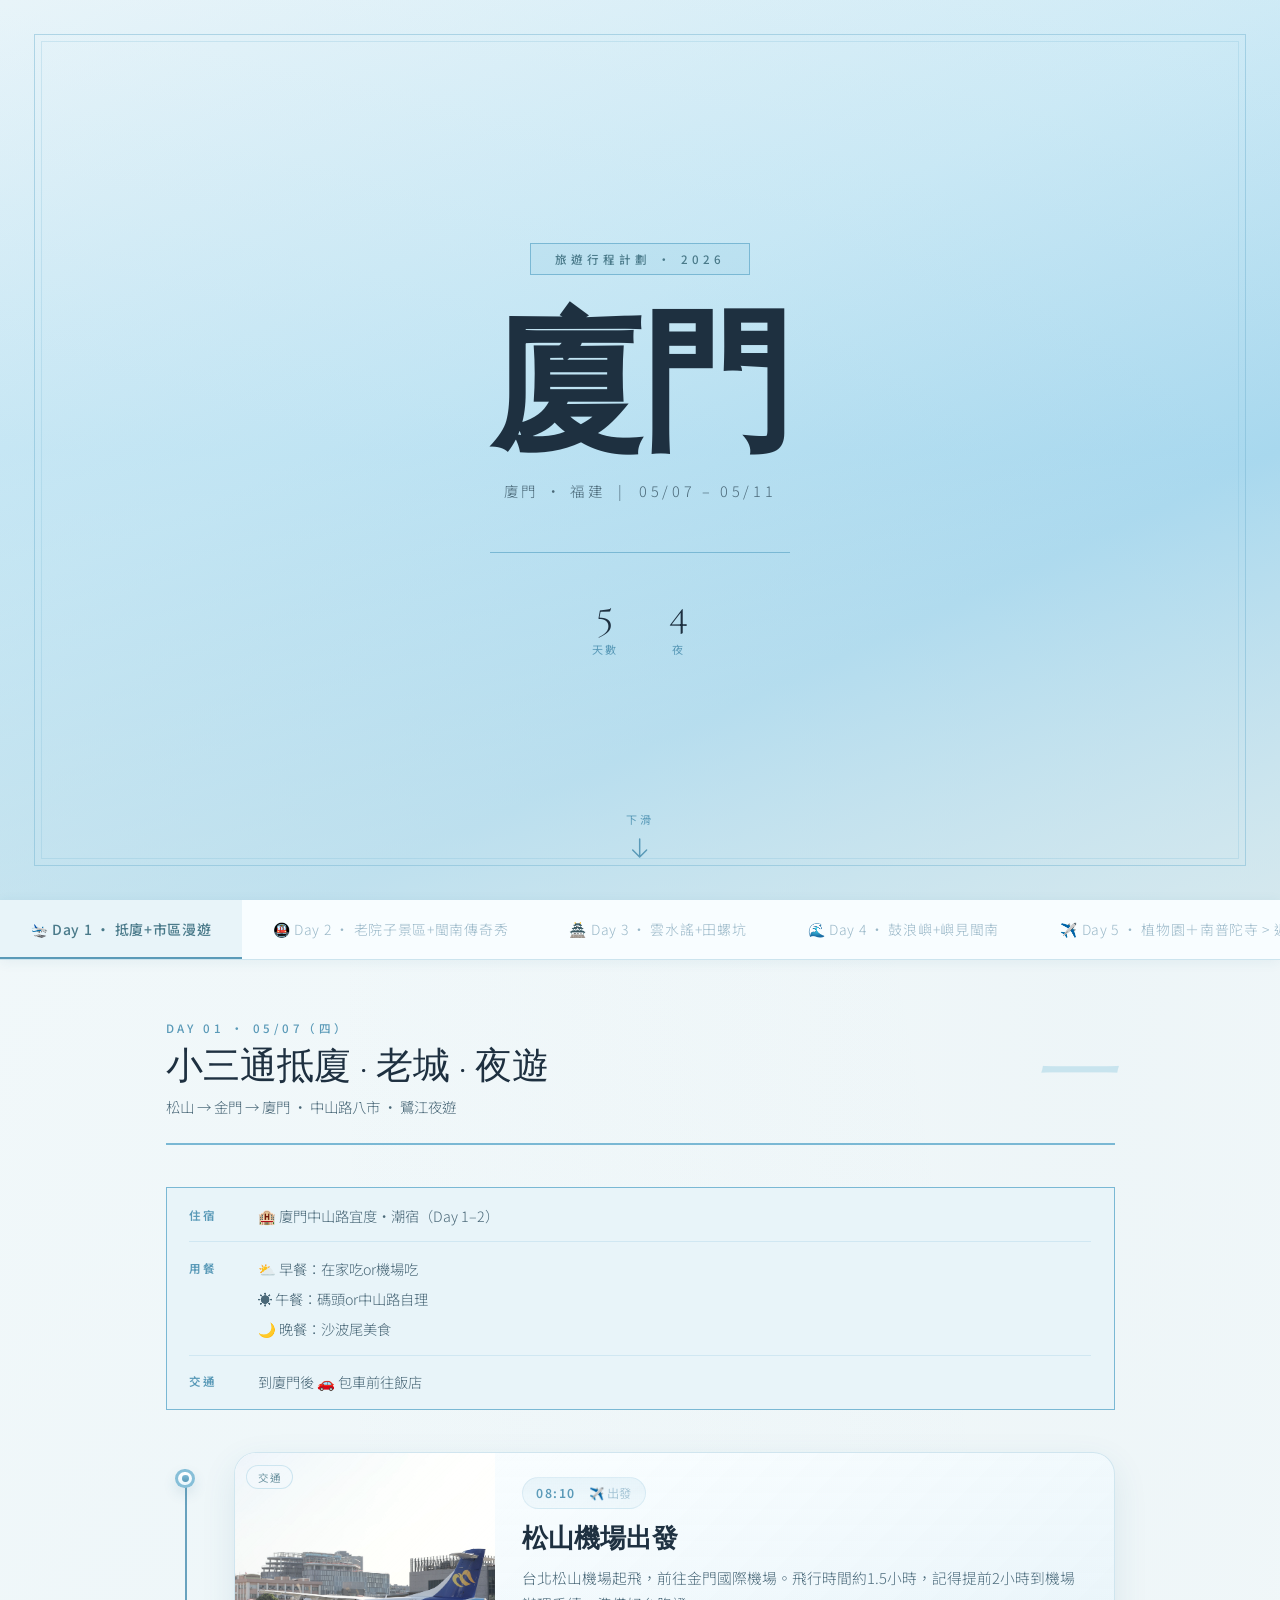
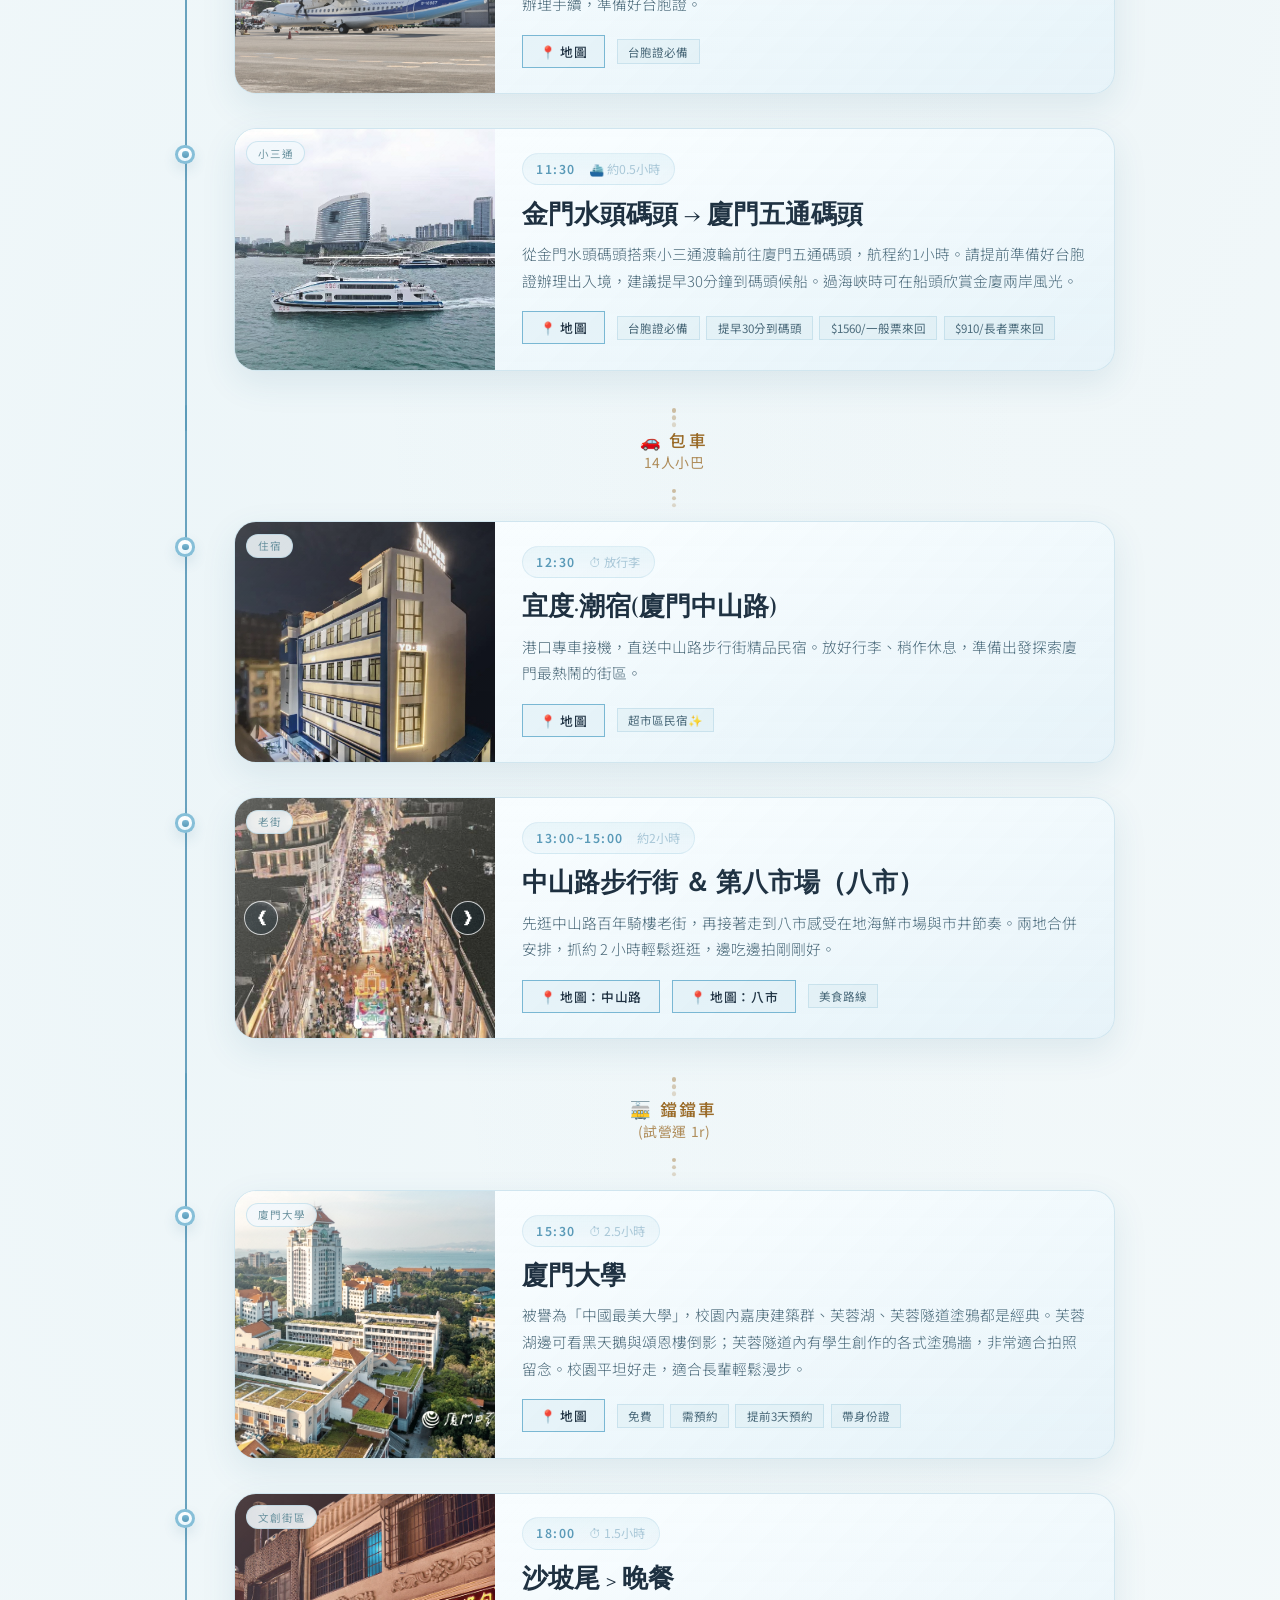
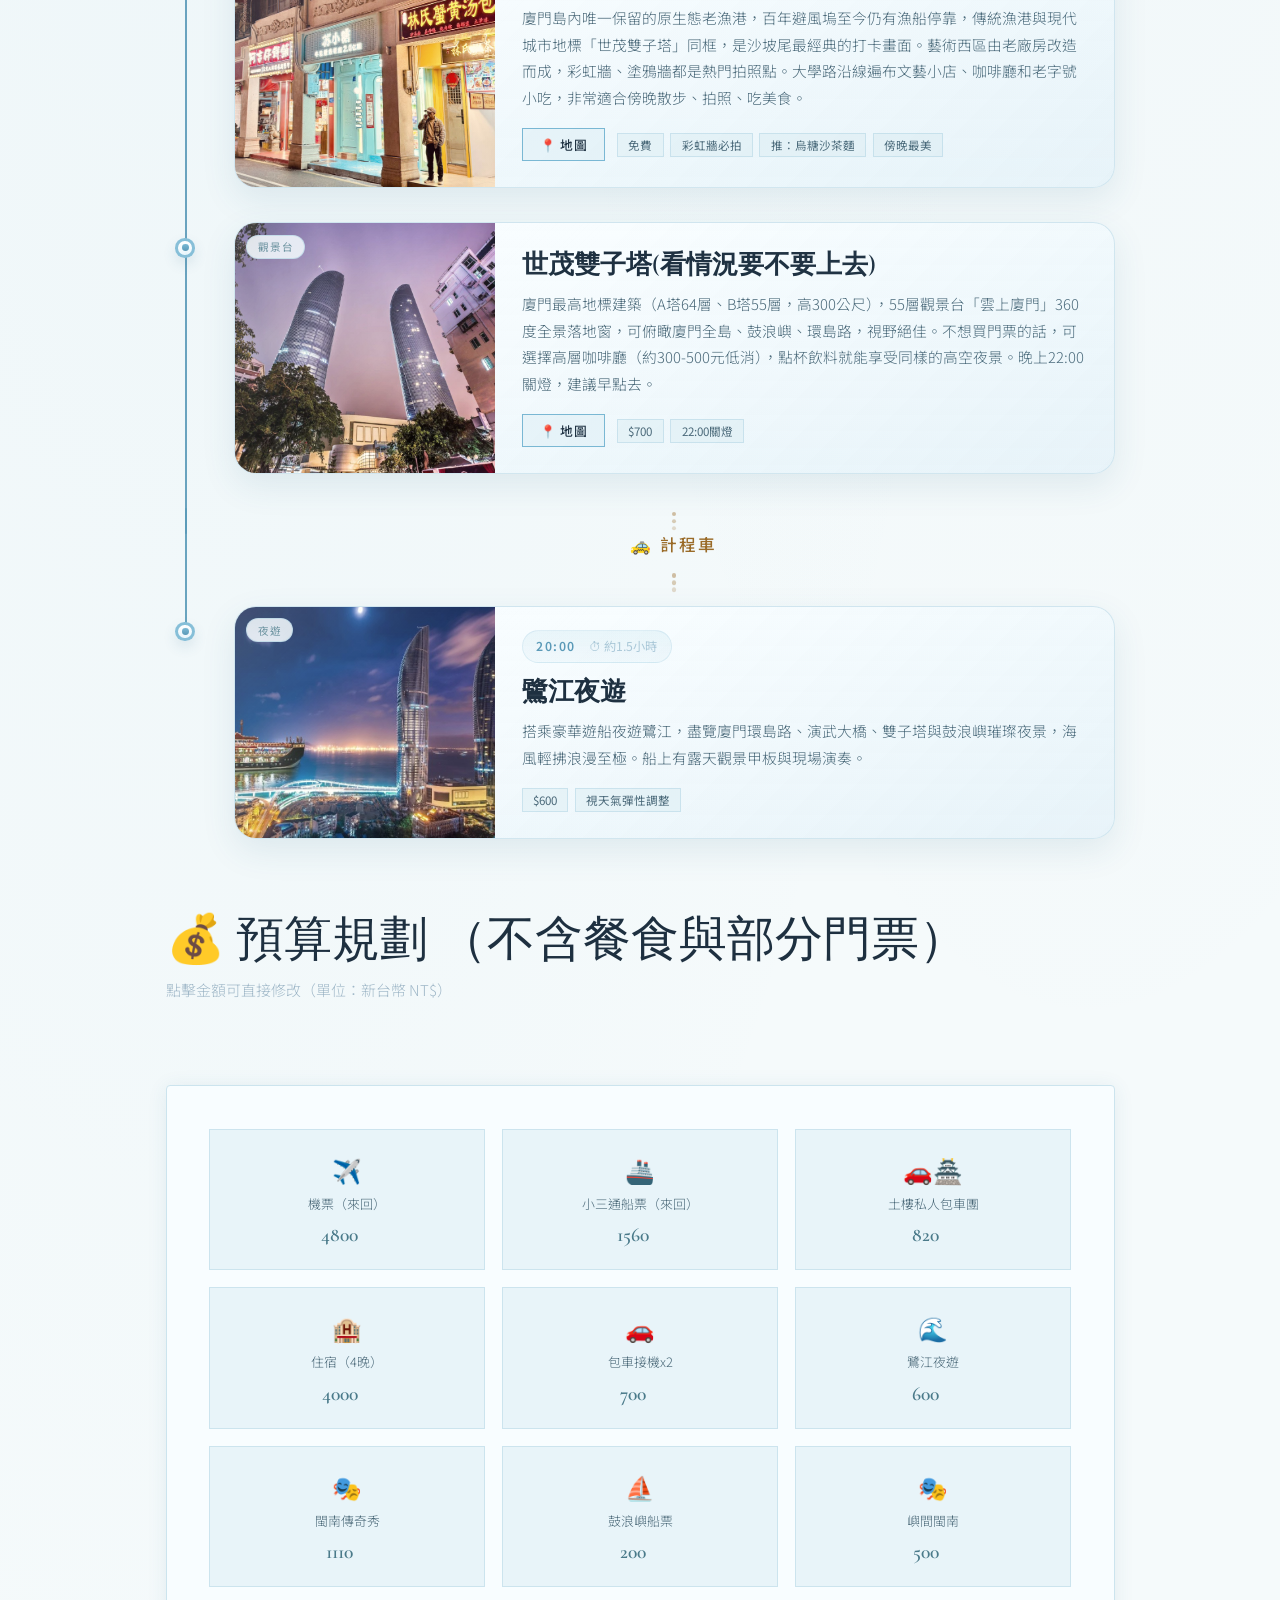
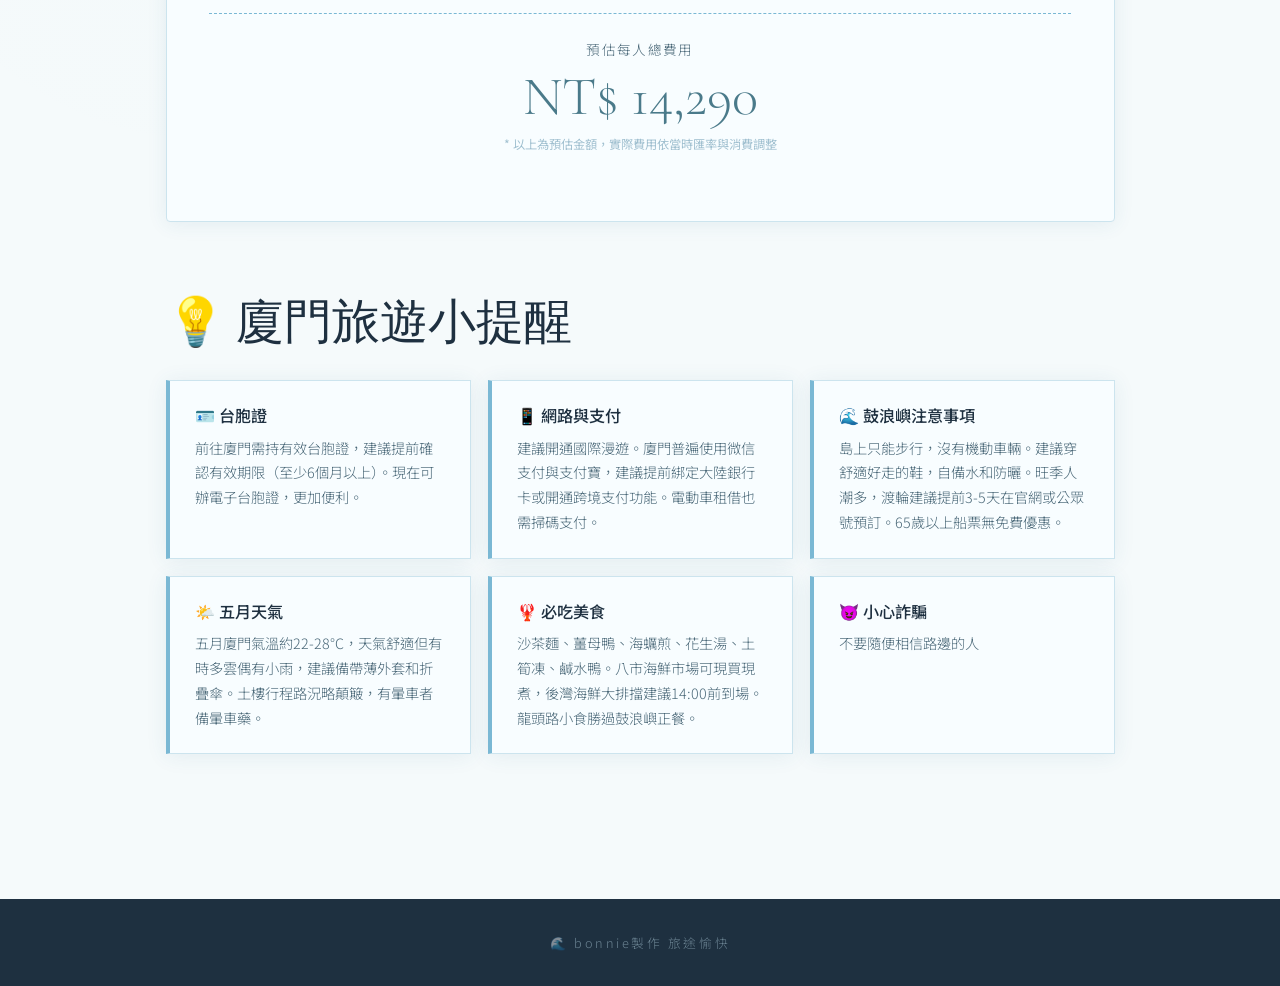
==== index.html @ 71e7bbc8 "update" ====
<!DOCTYPE html>
<html lang="zh-TW">
<head>
  <meta charset="UTF-8">
  <meta name="viewport" content="width=device-width, initial-scale=1.0">
  <title>廈門之旅 ✈️</title>
  <meta property="og:title" content="廈門之旅✈️" />
  <meta property="og:description" content="✈️🌊2026年05/07 – 05/11" />
  <meta property="og:description" content="探索廈門的美麗風景和豐富文化" />
  <meta property="og:type" content="website" />
  <link href="https://fonts.googleapis.com/css2?family=Cormorant+Garamond:ital,wght@0,300;0,400;0,600;1,300;1,400&family=Noto+Sans+TC:wght@300;400;500&family=DM+Serif+Display:ital@0;1&display=swap" rel="stylesheet">
  <link rel="stylesheet" href="style.css">
</head>
<body>

<!-- HERO -->
<section class="hero">
  <div class="hero-bg"></div>
  <div class="hero-overlay"></div>
  <div class="hero-content">
    <div class="hero-tag">旅遊行程計劃 · 2026</div>
    <h1>廈門</h1>
    <p class="hero-sub">廈門 · 福建 &nbsp;|&nbsp; 05/07 – 05/11 </p>
    <div class="hero-stats">
      <div class="hero-stat"><div class="num">5</div><div class="lbl">天數</div></div>
      <div class="hero-stat"><div class="num">4</div><div class="lbl">夜</div></div>
    </div>
  </div>
  <div class="hero-scroll">
    <span>下滑</span>
    <svg width="16" height="20" viewBox="0 0 16 20" fill="none"><path d="M8 1v18M1 12l7 7 7-7" stroke="currentColor" stroke-width="1.5" stroke-linecap="round"/></svg>
  </div>
</section>

<!-- DAY NAV -->
<nav class="day-nav" id="dayNav"></nav>

<div class="container" id="mainContent">

  <!-- DAY 1 -->
  <div class="day-content active" id="day-1">
    <div class="day-header">
      <div class="day-header-left">
        <div class="day-num">Day 01 · 05/07（四）</div>
        <h2 class="day-theme">小三通抵廈 · 老城 · 夜遊</h2>
        <p class="day-date">松山 → 金門 → 廈門 · 中山路八市 · 鷺江夜遊</p>
      </div>
      <div class="day-header-deco">一</div>
    </div>
    <div class="meal-strip meal-strip--stacked">
      <div class="meal-row">
        <span class="meal-label">住宿</span>
        <div class="meal-row-items">
          <a class="meal-item meal-item-link" href="https://www.trip.com/w/EUxdp5vPJU2" target="_blank" rel="noopener noreferrer">🏨 廈門中山路宜度·潮宿（Day 1–2）</a>
        </div>
      </div>
      <div class="meal-row">
        <span class="meal-label">用餐</span>
        <div class="meal-row-items meal-row-items--stacked">
          <span class="meal-item">⛅ 早餐：在家吃or機場吃</span>
          <span class="meal-item">☀️ 午餐：碼頭or中山路自理</span>
          <span class="meal-item">🌙 晚餐：沙波尾美食</span>
        </div>
      </div>
      <div class="meal-row">
        <span class="meal-label">交通</span>
        <div class="meal-row-items">
          <span class="meal-item">到廈門後 🚗 包車前往飯店</span>
        </div>
      </div>
    </div>
    <div class="timeline">

      <div class="tl-item">
        <div class="tl-dot"></div>
        <div class="spot-card">
          <div class="spot-img-wrap">
            <img class="spot-img" src="./pic/松山機場.jpg" alt="松山機場">
            <span class="spot-type-badge">交通</span>
          </div>
          <div class="spot-info">
            <div class="spot-meta"><span class="spot-time">08:10</span><span class="spot-duration">✈️ 出發</span></div>
            <h3 class="spot-name">松山機場出發</h3>
            <p class="spot-desc">台北松山機場起飛，前往金門國際機場。飛行時間約1.5小時，記得提前2小時到機場辦理手續，準備好台胞證。</p>
            <div class="spot-footer">
              <a class="btn-map" href="https://maps.google.com/?q=松山機場" target="_blank">📍 地圖</a>
              <div class="spot-tags"><span class="tag">台胞證必備</span></div>
            </div>
          </div>
        </div>
      </div>

      <div class="tl-item">
        <div class="tl-dot"></div>
        <div class="spot-card">
          <div class="spot-img-wrap">
            <img class="spot-img" src="./pic/小三通圖.jpg" alt="金門水頭碼頭渡輪">
            <span class="spot-type-badge">小三通</span>
          </div>
          <div class="spot-info">
            <div class="spot-meta"><span class="spot-time">11:30</span><span class="spot-duration">⛴️ 約0.5小時</span></div>
            <h3 class="spot-name">金門水頭碼頭 → 廈門五通碼頭</h3>
            <p class="spot-desc">從金門水頭碼頭搭乘小三通渡輪前往廈門五通碼頭，航程約1小時。請提前準備好台胞證辦理出入境，建議提早30分鐘到碼頭候船。過海峽時可在船頭欣賞金廈兩岸風光。</p>
            <div class="spot-footer">
              <a class="btn-map" href="https://maps.google.com/?q=金門水頭碼頭" target="_blank">📍 地圖</a>
              <button class="btn-audio" onclick="playSpotStory(this, '金門小三通渡輪', '金門水頭碼頭搭渡輪橫渡台灣海峽前往廈門，是充滿歷史感的兩岸交流航線', './audio/小三通.mp3')" data-state="idle">🎙️ 聽故事</button>
              <div class="spot-tags"><span class="tag">台胞證必備</span><span class="tag">提早30分到碼頭</span><span class="tag">$1560/一般票來回</span><span class="tag">$910/長者票來回</span></div>
            </div>
          </div>
        </div>
      </div>
      <div class="tl-item tl-item--transfer" aria-label="港口到飯店的交通安排">
        <div class="transfer-inline">
          <span class="transfer-ellipsis" aria-hidden="true"></span>
          <span class="transfer-label">🚗 包車<span class="transfer-label-note">14人小巴</span></span>
          <span class="transfer-ellipsis" aria-hidden="true"></span>
        </div>
      </div>

      <div class="tl-item">
        <div class="tl-dot"></div>
        <div class="spot-card">
          <div class="spot-img-wrap">
            <img class="spot-img" src="./pic/宜度.jpg" alt="廈門飯店">
            <span class="spot-type-badge">住宿</span>
          </div>
          <div class="spot-info">
            <div class="spot-meta"><span class="spot-time">12:30</span><span class="spot-duration">⏱ 放行李</span></div>
            <h3 class="spot-name">宜度·潮宿(廈門中山路)</h3>
            <p class="spot-desc">港口專車接機，直送中山路步行街精品民宿。放好行李、稍作休息，準備出發探索廈門最熱鬧的街區。</p>
            <div class="spot-footer">
              <a class="btn-map" href="https://www.trip.com/w/EUxdp5vPJU2" target="_blank">📍 地圖</a>
              <div class="spot-tags"><span class="tag">超市區民宿✨</span></div>
            </div>
          </div>
        </div>
      </div>

      <div class="tl-item">
        <div class="tl-dot"></div>
        <div class="spot-card">
          <div class="spot-img-wrap">
            <div class="spot-carousel" data-carousel>
              <div class="spot-carousel-track">
                <img class="spot-img is-active" src="./pic/中山路.jpg" alt="中山路">
                <img class="spot-img" src="./pic/八市.jpg" alt="八市">
              </div>
              <button class="carousel-btn carousel-btn--prev" type="button" aria-label="Previous image" data-carousel-prev>&#10094;</button>
              <button class="carousel-btn carousel-btn--next" type="button" aria-label="Next image" data-carousel-next>&#10095;</button>
              <div class="carousel-dots">
                <button class="carousel-dot is-active" type="button" aria-label="Slide 1" data-carousel-dot="0"></button>
                <button class="carousel-dot" type="button" aria-label="Slide 2" data-carousel-dot="1"></button>
              </div>
            </div>
            <span class="spot-type-badge">老街</span>
          </div>
          <div class="spot-info">
            <div class="spot-meta"><span class="spot-time">13:00~15:00</span><span class="spot-duration">約2小時</span></div>
            <h3 class="spot-name">中山路步行街 ＆ 第八市場（八市）</h3>
            <p class="spot-desc">先逛中山路百年騎樓老街，再接著走到八市感受在地海鮮市場與市井節奏。兩地合併安排，抓約 2 小時輕鬆逛逛，邊吃邊拍剛剛好。</p>
            <div class="spot-footer">
              <a class="btn-map" href="https://maps.app.goo.gl/vnr5iKTGrebiu46MA" target="_blank">📍 地圖：中山路</a>
              <a class="btn-map" href="https://maps.app.goo.gl/iy5DSUNCGUxZWwUz8" target="_blank">📍 地圖：八市</a>
              <button class="btn-audio" onclick="playSpotStory(this, '中山路與第八市場', '老街與傳統市場散策', './audio/???.mp3')" data-state="idle">聽故事</button>
              <div class="spot-tags"><span class="tag">美食路線</span></div>
            </div>
          </div>
        </div>
      </div>

      <div class="tl-item tl-item--transfer" aria-label="中山路到廈門大學的交通安排">
        <div class="transfer-inline">
          <span class="transfer-ellipsis" aria-hidden="true"></span>
          <span class="transfer-label">🚋 鐺鐺車<span class="transfer-label-note">(試營運 1r)</span></span>
          <span class="transfer-ellipsis" aria-hidden="true"></span>
        </div>
      </div>

      <div class="tl-item">
        <div class="tl-dot"></div>
        <div class="spot-card">
          <div class="spot-img-wrap">
            <img class="spot-img spot-img--lujiang" src="./pic/廈門大學.jpg" alt="廈門大學">
            <span class="spot-type-badge">廈門大學</span>
          </div>
          <div class="spot-info">
            <div class="spot-meta"><span class="spot-time">15:30</span><span class="spot-duration">⏱ 2.5小時</span></div>
            <h3 class="spot-name">廈門大學</h3>
            <p class="spot-desc">被譽為「中國最美大學」，校園內嘉庚建築群、芙蓉湖、芙蓉隧道塗鴉都是經典。芙蓉湖邊可看黑天鵝與頌恩樓倒影；芙蓉隧道內有學生創作的各式塗鴉牆，非常適合拍照留念。校園平坦好走，適合長輩輕鬆漫步。</p>
            <div class="spot-footer">
              <a class="btn-map" href="https://maps.app.goo.gl/iNAN7u7jM82Lfy4v6" target="_blank">📍 地圖</a>
              <button class="btn-audio" onclick="playSpotStory(this, '廈門大學', '中國最美大學的嘉庚建築群與芙蓉湖', './audio/廈門大學.mp3')" data-state="idle">🎙️ 聽故事</button>
              <div class="spot-tags"><span class="tag">免費</span><span class="tag">需預約</span><span class="tag">提前3天預約</span><span class="tag">帶身份證</span></div>
            </div>
          </div>
        </div>
      </div>

      <div class="tl-item">
        <div class="tl-dot"></div>
        <div class="spot-card">
          <div class="spot-img-wrap">
            <img class="spot-img" src="./pic/沙波尾.jpg" alt="沙坡尾">
            <span class="spot-type-badge">文創街區</span>
          </div>
          <div class="spot-info">
            <div class="spot-meta"><span class="spot-time">18:00</span><span class="spot-duration">⏱ 1.5小時</span></div>
            <h3 class="spot-name">沙坡尾 > 晚餐</h3>
            <p class="spot-desc">廈門島內唯一保留的原生態老漁港，百年避風塢至今仍有漁船停靠，傳統漁港與現代城市地標「世茂雙子塔」同框，是沙坡尾最經典的打卡畫面。藝術西區由老廠房改造而成，彩虹牆、塗鴉牆都是熱門拍照點。大學路沿線遍布文藝小店、咖啡廳和老字號小吃，非常適合傍晚散步、拍照、吃美食。</p>
            <div class="spot-footer">
              <a class="btn-map" href="https://maps.app.goo.gl/9zFqQJQ3HWuDyKxS6" target="_blank">📍 地圖</a>
              <button class="btn-audio" onclick="playSpotStory(this, '沙坡尾', '百年漁港與文藝街區的完美融合', './audio/沙坡尾.mp3')" data-state="idle">🎙️ 聽故事</button>
              <div class="spot-tags"><span class="tag">免費</span><span class="tag">彩虹牆必拍</span><span class="tag">推：烏糖沙茶麵</span><span class="tag">傍晚最美</span></div>
            </div>
          </div>
        </div>
      </div>

      <div class="tl-item">
        <div class="tl-dot"></div>
        <div class="spot-card">
          <div class="spot-img-wrap">
            <img class="spot-img" src="./pic/雙子星.jpg" alt="雙子星">
            <span class="spot-type-badge">觀景台</span>
          </div>
          <div class="spot-info">
            <h3 class="spot-name">世茂雙子塔(看情況要不要上去)</h3>
            <p class="spot-desc">廈門最高地標建築（A塔64層、B塔55層，高300公尺），55層觀景台「雲上廈門」360度全景落地窗，可俯瞰廈門全島、鼓浪嶼、環島路，視野絕佳。不想買門票的話，可選擇高層咖啡廳（約300-500元低消），點杯飲料就能享受同樣的高空夜景。晚上22:00關燈，建議早點去。</p>
            <div class="spot-footer">
              <a class="btn-map" href="https://maps.app.goo.gl/X1HpQjLkY8q2Vc4A7" target="_blank">📍 地圖</a>
              <button class="btn-audio" onclick="playSpotStory(this, '世茂雙子塔', '300公尺高空俯瞰廈門全景', './audio/雙子塔.mp3')" data-state="idle">🎙️ 聽故事</button>
              <div class="spot-tags"><span class="tag">$700</span><span class="tag">22:00關燈</span></div>
            </div>
          </div>
        </div>
      </div>
      <div class="tl-item tl-item--transfer" aria-label="雙子星到和平港口的交通安排">
        <div class="transfer-inline">
          <span class="transfer-ellipsis" aria-hidden="true"></span>
          <span class="transfer-label">🚕 計程車</span>
          <span class="transfer-ellipsis" aria-hidden="true"></span>
        </div>
      </div>
      <div class="tl-item">
        <div class="tl-dot"></div>
        <div class="spot-card">
          <div class="spot-img-wrap">
            <img class="spot-img" src="./pic/鷺江夜遊.jpg" alt="鷺江夜遊">
            <span class="spot-type-badge">夜遊</span>
          </div>
          <div class="spot-info">
            <div class="spot-meta"><span class="spot-time">20:00</span><span class="spot-duration">⏱ 約1.5小時</span></div>
            <h3 class="spot-name">鷺江夜遊</h3>
              <p class="spot-desc">搭乘豪華遊船夜遊鷺江，盡覽廈門環島路、演武大橋、雙子塔與鼓浪嶼璀璨夜景，海風輕拂浪漫至極。船上有露天觀景甲板與現場演奏。</p>            
              <div class="spot-footer">
              <div class="spot-tags"><span class="tag">$600</span><span class="tag">視天氣彈性調整</span></div>
            </div>
          </div>
        </div>
      </div>
      <!-- <div class="tl-item">
        <div class="tl-dot"></div>
        <div class="spot-card">
          <div class="spot-img-wrap">
            <img class="spot-img" src="./pic/八市.jpg" alt="朱富貴海鮮">
            <span class="spot-type-badge">晚餐</span>
          </div>
          <div class="spot-info">
            <div class="spot-meta"><span class="spot-time">18:30</span><span class="spot-duration">🍽️ 晚餐</span></div>
            <h3 class="spot-name">朱富貴海鮮餐廳（火車站店）</h3>
            <p class="spot-desc">廈門知名海鮮餐廳，主打新鮮活海鮮，料理手法道地閩南風味。建議提前用手機線上預約，避免等候過久。</p>
            <div class="spot-footer">
              <a class="btn-map" href="https://maps.google.com/?q=朱富貴海鮮+廈門火車站" target="_blank">📍 地圖</a>
              <div class="spot-tags"><span class="tag">手機線上預約</span><span class="tag">火車站店</span></div>
            </div>
          </div>
        </div>
      </div>

      <div class="tl-item">
        <div class="tl-dot"></div>
        <div class="spot-card">
          <div class="spot-img-wrap">
            <img class="spot-img" src="./pic/中山路.jpg" alt="可選行程">
            <span class="spot-type-badge">可選</span>
          </div>
          <div class="spot-info">
            <div class="spot-meta"><span class="spot-time">有力氣再去</span><span class="spot-duration">⭐ 選配</span></div>
            <h3 class="spot-name">可選景點 · 量力而為</h3>
            <p class="spot-desc">若抵達時間充裕、體力許可，可考慮探索以下景點：<br>
            · <b>植物園</b>（30元，65+ 免費）<br>
            · <b>鐘鼓索道</b>（80元，70歲以上不能搭乘）<br>
            · <b>演武大橋</b>（免費景觀橋）<br>
            · <b>沙坡尾走走</b>（第二條熱鬧大街）<br>
            · <b>雙子塔走走</b>（上咖啡廳可免購票）</p>
            <div class="spot-footer">
              <div class="spot-tags"><span class="tag">視體力彈性安排</span><span class="tag">非必訪</span></div>
            </div>
          </div>
        </div>
      </div> -->

    </div>
  </div>



  <!-- DAY 2 -->
  <div class="day-content" id="day-2">
    <div class="day-header">
      <div class="day-header-left">
        <div class="day-num">Day 02 · 05/08（五）</div>
        <h2 class="day-theme">海上地鐵 · 集美人文 · 後灣海鮮散步</h2>
        <p class="day-date">穿越海底到集美 · 學村與鰲園 · 午後海鮮收尾</p>
      </div>
      <div class="day-header-deco">二</div>
    </div>
    <div class="meal-strip meal-strip--stacked">
      <div class="meal-row">
        <span class="meal-label">住宿</span>
        <div class="meal-row-items">
          <a class="meal-item meal-item-link" href="https://www.trip.com/w/EUxdp5vPJU2" target="_blank" rel="noopener noreferrer">🏨 廈門中山路宜度·潮宿</a>
        </div>
      </div>
      <div class="meal-row">
        <span class="meal-label">用餐</span>
        <div class="meal-row-items meal-row-items--stacked">
          <span class="meal-item">⛅ 早餐：飯店早餐</span>
          <span class="meal-item">☀️ 午餐：老院子景區</span>
          <span class="meal-item">🌙 晚餐：后田海鮮</span>
        </div>
      </div>
      <div class="meal-row">
        <span class="meal-label">交通</span>
        <div class="meal-row-items meal-row-items--stacked">
          <span class="meal-item">🚇 地鐵＋計程車</span>
          <span class="meal-item">⏱ 9:00 出發(早起的可以去八市看海鮮)</span>
        </div>
      </div>
    </div>
    <div class="timeline">

      <div class="tl-item">
        <div class="tl-dot"></div>
        <div class="spot-card">
          <div class="spot-img-wrap">
            <img class="spot-img" src="./pic/海上列車.jpg" alt="海上地鐵">
            <span class="spot-type-badge">特色交通</span>
          </div>
          <div class="spot-info">
            <div class="spot-meta"><span class="spot-time">09:00</span><span class="spot-duration">⏱ 40分鐘</span></div>
            <h3 class="spot-name">海上地鐵 - 廈門地鐵 1 號線</h3>
            <p class="spot-desc">全球少見的「海底地鐵」，集美學村站 ↔ 高崎站，地鐵穿越海底隧道時，部分路段可見海底景觀。坐窗邊座位感受在海底穿行的奇特體驗，拍影片超吸睛！</p>
            <div class="spot-footer">
              <a class="btn-map" href="https://maps.google.com/?q=廈門地鐵1號線" target="_blank">📍 地圖</a>
              <button class="btn-audio" onclick="playSpotStory(this, '廈門地鐵1號線 — 海上地鐵', '全球少見的海底地鐵，穿越海底隧道的奇特體驗', './audio/海上地鐵.mp3')" data-state="idle">🎙️ 聽故事</button>
              <div class="spot-tags"><span class="tag">2-8r（65+免費）</span><span class="tag">刷身份證或購票</span></div>
            </div>
          </div>
        </div>
      </div>
      <div class="tl-item">
        <div class="tl-dot"></div>
        <div class="spot-card">
          <div class="spot-img-wrap">
            <img class="spot-img" src="./pic/老院子.jpg" alt="老院子景區">
            <span class="spot-type-badge">景區</span>
          </div>
          <div class="spot-info">
            <div class="spot-meta"><span class="spot-time">10:00</span><span class="spot-duration">⏱ 3小時</span></div>
            <h3 class="spot-name">逛老院子景區</h3>
            <p class="spot-desc">2026年全面升級！廈門老院子景區從「民俗文化+閩南傳奇」雙模塊，擴展為六大主題區：民俗文化風情園、360度旋轉舞台《閩南傳奇》秀、室外實景《海戰風雲》、萌寵企鵝館、童夢水樂園、天空之城觀光塔。</p>            
            <div class="spot-footer">
              <a class="btn-map" href="https://maps.google.com/?q=老院子景區+集美+廈門" target="_blank">📍 地圖</a>
              <div class="spot-tags"></div>
            </div>
          </div>
        </div>
      </div>
      <div class="tl-item">
        <div class="tl-dot"></div>
        <div class="spot-card">
          <div class="spot-img-wrap">
            <img class="spot-img" src="./pic/閩南傳奇秀.jpg" alt="閩南傳奇秀">
            <span class="spot-type-badge">表演</span>
          </div>
          <div class="spot-info">
            <div class="spot-meta"><span class="spot-time">14:30</span><span class="spot-duration">⏱ 約1.5小時</span></div>
            <h3 class="spot-name">閩南傳奇秀</h3>
            <p class="spot-desc">集合閩南文化精髓的大型實景演出，融合歌舞、雜技、民俗表演，視覺震撼。</p>
            <div class="spot-footer">
              <a class="btn-map" href="https://maps.google.com/?q=閩南傳奇+集美+廈門" target="_blank">📍 地圖</a>
              <div class="spot-tags"><span class="tag">約1,110 NTD</span><span class="tag">需提前訂票</span></div>
            </div>
          </div>
        </div>
      </div>
      <div class="tl-item tl-item--transfer" aria-label="老院子到集美的交通安排">
        <div class="transfer-inline">
          <span class="transfer-ellipsis" aria-hidden="true"></span>
          <span class="transfer-label">🚇 地鐵 or 🚕 計程車</span>
          <span class="transfer-ellipsis" aria-hidden="true"></span>
        </div>
      </div>

      <div class="tl-item">
        <div class="tl-dot"></div>
        <div class="spot-card">
          <div class="spot-img-wrap">
            <img class="spot-img" src="./pic/集美學村.jpg" alt="集美學村">
            <span class="spot-type-badge">人文景點</span>
          </div>
          <div class="spot-info">
            <div class="spot-meta"><span class="spot-time">16:30</span><span class="spot-duration">⏱ 2小時</span></div>
            <h3 class="spot-name">集美學村 · 龍舟池</h3>
            <p class="spot-desc">陳嘉庚先生創辦的著名學村，融合閩南紅磚建築與西洋風格，「穿西裝、戴斗笠」是其最大特色。龍舟池波光粼粼，岸邊建築倒映水中，美不勝收。開放式學村，免費入場。</p>
            <div class="spot-footer">
              <a class="btn-map" href="https://maps.google.com/?q=集美學村+廈門" target="_blank">📍 地圖</a>
              <button class="btn-audio" onclick="playSpotStory(this, '集美學村 · 龍舟池', '陳嘉庚先生創辦，穿西裝戴斗笠的中西合璧建築')" data-state="idle">🎙️ 聽故事</button>
              <div class="spot-tags"><span class="tag">開放式學村</span><span class="tag">文化景點</span></div>
            </div>
          </div>
        </div>
      </div>

      <div class="tl-item">
        <div class="tl-dot"></div>
        <div class="spot-card">
          <div class="spot-img-wrap">
            <img class="spot-img" src="./pic/嘉庚公園.jpg" alt="嘉庚公園">
            <span class="spot-type-badge">公園</span>
          </div>
          <div class="spot-info">
            <!-- <div class="spot-meta"><span class="spot-time">17:00</span><span class="spot-duration">⏱ 1小時</span></div> -->
            <h3 class="spot-name">嘉庚公園 · 大社</h3>
            <p class="spot-desc">陳嘉庚先生紀念公園，景色幽靜，可遠眺集美學村與龍舟池。大社區域保留閩南古厝聚落風貌，感受在地生活氣息，免費入場。</p>
            <div class="spot-footer">
              <a class="btn-map" href="https://maps.google.com/?q=嘉庚公園+集美+廈門" target="_blank">📍 地圖</a>
              <div class="spot-tags"><span class="tag">開放式園區</span></div>
            </div>
          </div>
        </div>
      </div>

      <div class="tl-item">
        <div class="tl-dot"></div>
        <div class="spot-card">
          <div class="spot-img-wrap">
            <img class="spot-img" src="./pic/十里長堤.jpg" alt="十里長堤">
            <span class="spot-type-badge">黃昏美景</span>
          </div>
          <div class="spot-info">
            <!-- <div class="spot-meta"><span class="spot-time">17:30</span><span class="spot-duration">⏱ 1.5小時</span></div> -->
            <h3 class="spot-name">十里長堤 · 海上夕陽</h3>
            <p class="spot-desc">集美區絕美海岸線，地鐵1號線從海面駛過的「海上列車」畫面就在這裡！傍晚時分夕陽灑落海面，草坪上常有街頭樂隊演出，是廈門年輕人最愛的免費看海景點。可遠眺杏林大橋、廈門大橋夜景。</p>
            <div class="spot-footer">
              <a class="btn-map" href="https://maps.google.com/?q=十里長堤+廈門" target="_blank">📍 地圖</a>
              <button class="btn-audio" onclick="playSpotStory(this, '十里長堤 · 海上夕陽', '地鐵1號線海上段絕美景觀，集美學村旁免費看海秘境')" data-state="idle">🎙️ 聽故事</button>
              <div class="spot-tags"><span class="tag">看夕陽</span><span class="tag">海上列車</span><span class="tag">街頭藝人</span></div>
            </div>
          </div>
        </div>
      </div>
      <div class="tl-item tl-item--transfer" aria-label="集美到晚餐交通安排">
        <div class="transfer-inline">
          <span class="transfer-ellipsis" aria-hidden="true"></span>
          <span class="transfer-label">🚕 計程車</span>
          <span class="transfer-ellipsis" aria-hidden="true"></span>
        </div>
      </div>

      <div class="tl-item">
        <div class="tl-dot"></div>
        <div class="spot-card">
          <div class="spot-img-wrap">
            <img class="spot-img" src="./pic/后田海鮮.jpg" alt="后田海鮮">
            <span class="spot-type-badge">晚餐</span>
          </div>

          <div class="spot-info">
            <div class="spot-meta"><span class="spot-time">18:30</span><span class="spot-duration">🍽️ 晚餐</span></div>
            <h3 class="spot-name">后田海鮮</h3>
            <p class="spot-desc">廈門在地知名海鮮餐廳，食材新鮮、料理道地，是當地人常去的聚餐首選，今晚大快朵頤。</p>
            <div class="spot-footer">
              <a class="btn-map" href="https://maps.google.com/?q=后田海鮮+廈門" target="_blank">📍 地圖</a>
              <div class="spot-tags"><span class="tag">道地海鮮</span></div>
            </div>
          </div>
        </div>
      </div>
      <!-- <div class="tl-item tl-item--transfer" aria-label="集美到晚餐交通安排">
        <div class="transfer-inline">
          <span class="transfer-ellipsis" aria-hidden="true"></span>
          <span class="transfer-label">🚕 計程車</span>
          <span class="transfer-ellipsis" aria-hidden="true"></span>
        </div>
      </div> -->



    </div>
  </div>

  <!-- DAY 3 -->
  <div class="day-content" id="day-3">
    <div class="day-header">
      <div class="day-header-left">
        <div class="day-num">Day 03 · 05/09（六）</div>
        <h2 class="day-theme">南靖土樓一日遊 · 雲水謠 · 四菜一湯</h2>
        <p class="day-date">跟團出發 · 雲水謠古道與土樓群 · 傍晚返回廈門</p>
      </div>
      <div class="day-header-deco">三</div>
    </div>
    <div class="meal-strip meal-strip--stacked">
      <div class="meal-row">
        <span class="meal-label">住宿</span>
        <div class="meal-row-items">
          <a class="meal-item meal-item-link" href="https://www.trip.com/w/WdwKmDpxKU2" target="_blank" rel="noopener noreferrer">🏨 今晚起換住：廈門鑫安頤豪飯店（Day 3–5）</a>
        </div>
      </div>
      <div class="meal-row">
        <span class="meal-label">用餐</span>
        <div class="meal-row-items meal-row-items--stacked">
          <span class="meal-item">⛅ 早餐：飯店早餐（行李帶到大廳寄放）</span>
          <span class="meal-item">☀️ 午餐：景區內合菜（自費）</span>
          <span class="meal-item">🌙 晚餐：火車站附近吃閩南菜</span>
        </div>
      </div>
      <div class="meal-row">
        <span class="meal-label">交通</span>
        <div class="meal-row-items meal-row-items--stacked">
          <span class="meal-item">🚗 包車接送（9人商務車）· 計程車去新飯店</span>
          <span class="meal-item">⏱ 7:20 飯店大廳集合</span>
        </div>
      </div>
    </div>
    <div class="timeline">

      <div class="tl-item">
        <div class="tl-dot"></div>
        <div class="spot-card">
          <div class="spot-img-wrap">
            <img class="spot-img" src="./pic/雲水謠.jpg" alt="雲水謠">
            <span class="spot-type-badge">世界遺產</span>
          </div>
          <div class="spot-info">
            <div class="spot-meta"><span class="spot-time">07:30</span><span class="spot-duration">⏱ 3小時</span></div>
            <h3 class="spot-name">雲水謠景區</h3>
            <p class="spot-desc">古稱「長教」，因電影《雲水謠》而聞名。千年古榕樹群遮天蔽日，古道、水車、土樓構成如畫風景。和貴樓建在沼澤上、懷遠樓精緻雕工，令人嘆為觀止。</p>
            <div class="spot-footer">
              <a class="btn-map" href="https://maps.google.com/?q=雲水謠景區+南靖" target="_blank">📍 地圖</a>
              <button class="btn-audio" onclick="playSpotStory(this, '雲水謠景區', '千年古榕、水車、土樓交織的閩南畫卷，電影取景地')" data-state="idle">🎙️ 聽故事</button>
              <div class="spot-tags"></div>
            </div>
          </div>
        </div>
      </div>

      <div class="tl-item">
        <div class="tl-dot"></div>
        <div class="spot-card">
          <div class="spot-img-wrap">
            <img class="spot-img" src="./pic/和貴樓.jpg" alt="和貴樓">
            <span class="spot-type-badge">土樓</span>
          </div>
          <div class="spot-info">
            <div class="spot-meta"><span class="spot-time">09:00</span><span class="spot-duration">⏱ 1小時</span></div>
            <h3 class="spot-name">和貴樓</h3>
            <p class="spot-desc">建在沼澤地上的方形土樓，地基插入無數松木樁，歷經300年依然屹立不倒，被稱為「最神奇的土樓」。院內的水井清澈見底，兩口井相距咫尺卻一淡一鹹。</p>
            <div class="spot-footer">
              <a class="btn-map" href="https://maps.google.com/?q=和貴樓+南靖" target="_blank">📍 地圖</a>
              <button class="btn-audio" onclick="playSpotStory(this, '和貴樓', '建在沼澤上的方形土樓，三百年屹立不倒的建築奇蹟')" data-state="idle">🎙️ 聽故事</button>
              <div class="spot-tags"><span class="tag">300年歷史</span></div>
            </div>
          </div>
        </div>
      </div>

      <div class="tl-item">
        <div class="tl-dot"></div>
        <div class="spot-card">
          <div class="spot-img-wrap">
            <img class="spot-img" src="./pic/懷遠樓.jpg" alt="懷遠樓">
            <span class="spot-type-badge">土樓</span>
          </div>
          <div class="spot-info">
            <div class="spot-meta"><span class="spot-time">10:30</span><span class="spot-duration">⏱ 1小時</span></div>
            <h3 class="spot-name">懷遠樓</h3>
            <p class="spot-desc">懷遠樓建於清末（1905–1909），是雲水謠一帶最具代表性的雙環圓形土樓之一。外觀樸實厚重、內部工藝細膩，最值得看的是內院核心的祖堂「斯是室」，雕樑畫棟、書卷氣十足。</p>
            <div class="spot-footer">
              <a class="btn-map" href="https://maps.google.com/?q=懷遠樓+南靖" target="_blank">📍 地圖</a>
              <button class="btn-audio" onclick="playSpotStory(this, '懷遠樓', '清末雙環圓形土樓，內院祖堂斯是室最具人文特色')" data-state="idle">🎙️ 聽故事</button>
              <div class="spot-tags"><span class="tag">雙環圓樓</span><span class="tag">斯是室</span></div>
            </div>
          </div>
        </div>
      </div>

      <div class="tl-item">
        <div class="tl-dot"></div>
        <div class="spot-card">
          <div class="spot-img-wrap">
            <img class="spot-img spot-img--tianluokeng" src="./pic/四菜一湯.jpg" alt="田螺坑景區">
            <span class="spot-type-badge">土樓群</span>
          </div>
          <div class="spot-info">
            <div class="spot-meta"><span class="spot-time">12:00</span><span class="spot-duration">⏱ 2小時</span></div>
            <h3 class="spot-name">田螺坑景區 — 四菜一湯</h3>
            <p class="spot-desc">由四座圓樓與一座方樓組合而成，從山上俯瞰形似「四菜一湯」，是福建土樓最具代表性的景觀，登景觀台拍照是遊客必做的事，建議從上下兩個景觀台各拍一次。</p>
            <div class="spot-footer">
              <a class="btn-map" href="https://maps.google.com/?q=田螺坑土樓+南靖" target="_blank">📍 地圖</a>
              <button class="btn-audio" onclick="playSpotStory(this, '田螺坑土樓群', '四圓一方的土樓群，從山頂俯瞰如同一道農家菜餚')" data-state="idle">🎙️ 聽故事</button>
              <div class="spot-tags"><span class="tag">最美土樓群</span><span class="tag">高低角度各拍</span></div>
            </div>
          </div>
        </div>
      </div>

      <div class="tl-item">
        <div class="tl-dot"></div>
        <div class="spot-card">
          <div class="spot-img-wrap">
            <img class="spot-img" src="./pic/裕昌樓.jpg" alt="裕昌樓">
            <span class="spot-type-badge">土樓</span>
          </div>
          <div class="spot-info">
            <div class="spot-meta"><span class="spot-time">14:30</span><span class="spot-duration">⏱ 40分鐘</span></div>
            <h3 class="spot-name">裕昌樓 — 東倒西歪樓</h3>
            <p class="spot-desc">建於元代，距今約700年，是現存最古老的土樓之一。最大特色是柱子全部向右傾斜，但歷經百年風雨依然穩固，被稱為「東倒西歪樓」，展現古代建築的神奇智慧。</p>
            <div class="spot-footer">
              <a class="btn-map" href="https://maps.google.com/?q=裕昌樓+南靖" target="_blank">📍 地圖</a>
              <button class="btn-audio" onclick="playSpotStory(this, '裕昌樓 — 東倒西歪樓', '七百年歷史的元代土樓，柱柱傾斜卻屹立不倒的奇景')" data-state="idle">🎙️ 聽故事</button>
              <div class="spot-tags"><span class="tag">700年歷史</span><span class="tag">最古老土樓</span></div>
            </div>
          </div>
        </div>
      </div>

      <div class="tl-item">
        <div class="tl-dot"></div>
        <div class="spot-card">
          <div class="spot-img-wrap">
            <img class="spot-img" src="./pic/廈門.jpg" alt="回廈門">
            <span class="spot-type-badge">交通</span>
          </div>
          <div class="spot-info">
            <div class="spot-meta"><span class="spot-time">16:00</span><span class="spot-duration">⏱ 返回廈門</span></div>
            <h3 class="spot-name">包車回廈門 · 換飯店 · 晚上自由活動</h3>
            <p class="spot-desc">包車返回廈門，記得搭計程車前往廈門鑫安頤豪飯店取行李並辦入住。晚上自由活動，火車站六號出口附近有大賣場可以買衣服購物。</p>
            <div class="spot-footer">
              <a class="btn-map" href="https://www.trip.com/w/WdwKmDpxKU2" target="_blank">📍 新飯店地圖</a>
              <div class="spot-tags"><span class="tag">記得拿行李換飯店</span></div>
            </div>
          </div>
        </div>
      </div>
      <div class="tl-item">
        <div class="tl-dot"></div>
        <div class="spot-card">
          <div class="spot-img-wrap">
            <img class="spot-img" src="./pic/曾厝垵.jpg" alt="曾厝垵">
            <span class="spot-type-badge">文創村落</span>
          </div>
          <div class="spot-info">
            <div class="spot-meta"><span class="spot-time">20:00</span><span class="spot-duration">⏱ 2小時</span></div>
            <h3 class="spot-name">曾厝垵 · 文藝漁村</h3>
            <p class="spot-desc">被譽為「全國最文藝漁村」，由百年漁村改造而成的文創聚落。白天是安靜的文藝小巷，晚上搖身一變成為熱鬧夜市！必吃海蠣煎、土筍凍、阿信厚吐司、烤生蠔。巷弄間藏著咖啡館、酒吧、文創小店，環島路海灘就在旁邊。</p>
            <div class="spot-footer">
              <a class="btn-map" href="https://maps.google.com/?q=曾厝垵+廈門" target="_blank">📍 地圖</a>
              <button class="btn-audio" onclick="playSpotStory(this, '曾厝垵 · 文藝漁村', '百年漁村變身文創聚落，環島路旁最熱鬧夜市')" data-state="idle">🎙️ 聽故事</button>
              <div class="spot-tags"><span class="tag">夜市</span><span class="tag">文創小店</span><span class="tag">環島路</span></div>
            </div>
          </div>
        </div>
      </div>

    </div>
  </div>
  <!-- DAY 4 -->
  <div class="day-content" id="day-4">
    <div class="day-header">
      <div class="day-header-left">
        <div class="day-num">Day 04 · 05/10（日）</div>
        <h2 class="day-theme">鼓浪嶼經典巡遊 · 日光岩 · 洋樓博物館</h2>
        <p class="day-date">搭船上島 · 花園古蹟與小食街 · 傍晚回程</p>
      </div>
      <div class="day-header-deco">四</div>
    </div>
    <div class="meal-strip meal-strip--stacked">
      <div class="meal-row">
        <span class="meal-label">住宿</span>
        <div class="meal-row-items">
          <a class="meal-item meal-item-link" href="https://www.trip.com/w/WdwKmDpxKU2" target="_blank" rel="noopener noreferrer">🏨廈門鑫安頤豪飯店</a>
        </div>
      </div>
      <div class="meal-row">
        <span class="meal-label">用餐</span>
        <div class="meal-row-items meal-row-items--stacked">
          <span class="meal-item">⛅ 早餐：飯店早餐</span>
          <span class="meal-item">☀️ 午餐：龍頭路小食街</span>
          <span class="meal-item">🌙 晚餐：嶼間閩南園區覓食 or 回中山路吃晚餐</span>
        </div>
      </div>
      <div class="meal-row">
        <span class="meal-label">交通</span>
        <div class="meal-row-items meal-row-items--stacked">
          <span class="meal-item">⛴️ 渡船往返（提前3-5天買票），島上全程步行</span>
          <span class="meal-item">⏱ 8:30 飯店大廳集合</span>
        </div>
      </div>
    </div>
    <div class="timeline">

      <div class="tl-item">
        <div class="tl-dot"></div>
        <div class="spot-card">
          <div class="spot-img-wrap">
            <img class="spot-img" src="./pic/鼓浪嶼船.jpg" alt="鼓浪嶼渡輪">
            <span class="spot-type-badge">渡輪</span>
          </div>
          <div class="spot-info">
            <div class="spot-meta"><span class="spot-time">08:30</span><span class="spot-duration">⏱ 約30分鐘</span></div>
            <h3 class="spot-name">東渡碼頭搭船前往鼓浪嶼</h3>
            <p class="spot-desc">從東渡碼頭搭船前往鼓浪嶼，航行時間約 30 分鐘。長者可使用特殊旅客預約通道。</p>
            <div class="spot-footer">
              <a class="btn-map" href="https://maps.google.com/?q=廈門東渡碼頭" target="_blank">📍 地圖</a>
              <button class="btn-audio" onclick="playSpotStory(this, '鼓浪嶼渡輪', '從東渡碼頭出發，三十分鐘渡海抵達這座無車小島')" data-state="idle">🎙️ 聽故事</button>
              <div class="spot-tags"><span class="tag">提早手機訂票</span><span class="tag">台胞證資料必備</span><span class="tag">長者可使用特殊旅客預約通道</span></div>
            </div>
          </div>
        </div>
      </div>

      <!-- <div class="tl-item">
        <div class="tl-dot"></div>
        <div class="spot-card">
          <div class="spot-img-wrap">
            <img class="spot-img" src="./pic/老洋房.jpg" alt="管風琴藝術中心">
            <span class="spot-type-badge">博物館</span>
          </div>
          <div class="spot-info">
            <div class="spot-meta"><span class="spot-time">09:15</span><span class="spot-duration">⏱ 1小時</span></div>
            <h3 class="spot-name">管風琴藝術中心</h3>
            <p class="spot-desc">鼓浪嶼著名音樂場館，擁有珍貴的管風琴展覽，訴說「鋼琴之島」深厚的音樂底蘊。票價 25元，半價票可享優惠，65歲以上免費。購票請至鼓浪嶼文旅中心微信買票（正式票 90元 / 優惠票 45元）。</p>
            <div class="spot-footer">
              <a class="btn-map" href="https://maps.google.com/?q=管風琴藝術中心+鼓浪嶼" target="_blank">📍 地圖</a>
              <div class="spot-tags"><span class="tag">25元（65+免費）</span><span class="tag">微信買票</span></div>
            </div>
          </div>
        </div>
      </div> -->

      <div class="tl-item">
        <div class="tl-dot"></div>
        <div class="spot-card">
          <div class="spot-img-wrap">
            <img class="spot-img" src="./pic/老洋房.jpg" alt="最美轉角">
            <span class="spot-type-badge">打卡點</span>
          </div>
          <div class="spot-info">
            <h3 class="spot-name">最美轉角 · 拍照打卡</h3>
            <p class="spot-desc">鼓浪嶼知名網紅拍照點，老洋房與綠蔭巷弄交疊，光影迷人。適合在參觀場館之間穿插走訪，感受島嶼的靜謐之美。</p>
            <div class="spot-footer">
              <div class="spot-tags"><span class="tag">拍照必去</span></div>
            </div>
          </div>
        </div>
      </div>

      <div class="tl-item">
        <div class="tl-dot"></div>
        <div class="spot-card">
          <div class="spot-img-wrap">
            <img class="spot-img" src="./pic/鼓浪嶼午餐.jpg" alt="龍頭路小食">
            <span class="spot-type-badge">美食</span>
          </div>
          <div class="spot-info">
            <h3 class="spot-name">龍頭路小吃 · 午餐自理</h3>
            <p class="spot-desc">鼓浪嶼最熱鬧的美食街，推薦花生湯、黃勝記豬腿肉、龍頭路餡餅等在地小食。</p>
            <div class="spot-footer">
              <a class="btn-map" href="https://maps.google.com/?q=龍頭路+鼓浪嶼" target="_blank">📍 地圖</a>
              <button class="btn-audio" onclick="playSpotStory(this, '鼓浪嶼龍頭路', '龍頭路花生湯、黃勝記豬腿肉，鼓浪嶼必吃道地小食')" data-state="idle">🎙️ 聽故事</button>
              <div class="spot-tags"><span class="tag">花生湯必喝</span></div>
            </div>
          </div>
        </div>
      </div>

      <div class="tl-item">
        <div class="tl-dot"></div>
        <div class="spot-card">
          <div class="spot-img-wrap">
            <img class="spot-img" src="./pic/皓月園.jpg" alt="皓月園">
            <span class="spot-type-badge">景點</span>
          </div>
          <div class="spot-info">
            <h3 class="spot-name">皓月園 · 鄭成功雕像</h3>
            <p class="spot-desc">以民族英雄鄭成功為主題的紀念公園，園內有15.7公尺高的石雕立像面朝台灣海峽，壯觀威武。</p>
            <div class="spot-footer">
              <a class="btn-map" href="https://maps.google.com/?q=皓月園+鼓浪嶼" target="_blank">📍 地圖</a>
              <div class="spot-tags"><span class="tag">65+免費</span><span class="tag">刷身份證入園</span></div>
            </div>
          </div>
        </div>
      </div>

      <div class="tl-item">
        <div class="tl-dot"></div>
        <div class="spot-card">
          <div class="spot-img-wrap">
            <img class="spot-img" src="./pic/菽庄花園.jpg" alt="菽莊花園">
            <span class="spot-type-badge">園林</span>
          </div>
          <div class="spot-info">
            <h3 class="spot-name">菽莊花園</h3>
            <p class="spot-desc">建於1913年，依山臨海的私人花園，以藏海、借景手法聞名。四十四橋、十二洞天等景觀，波光粼粼，是鼓浪嶼最精緻的庭院。</p>
            <div class="spot-footer">
              <a class="btn-map" href="https://maps.google.com/?q=菽莊花園+鼓浪嶼" target="_blank">📍 地圖</a>
              <div class="spot-tags"><span class="tag">65+免費</span><span class="tag">刷身份證入園</span></div>
            </div>
          </div>
        </div>
      </div>

      <div class="tl-item">
        <div class="tl-dot"></div>
        <div class="spot-card">
          <div class="spot-img-wrap">
            <img class="spot-img" src="./pic/日光岩上.jpg" alt="日光岩">
            <span class="spot-type-badge">景點</span>
          </div>
          <div class="spot-info">
            <h3 class="spot-name">日光岩 — 鼓浪嶼制高點</h3>
            <p class="spot-desc">鼓浪嶼最高點（海拔92.68m），登頂可360度俯瞰整座小島、廈門市區及台灣海峽。鄭成功曾在此屯兵，岩壁上「天風海濤」四字石刻令人印象深刻。</p>
            <div class="spot-footer">
              <a class="btn-map" href="https://maps.google.com/?q=日光岩+鼓浪嶼" target="_blank">📍 地圖</a>
              <button class="btn-audio" onclick="playSpotStory(this, '日光岩 — 鼓浪嶼制高點', '海拔九十三公尺的鼓浪嶼最高點，鄭成功屯兵之地')" data-state="idle">🎙️ 聽故事</button>
              <div class="spot-tags"><span class="tag">65+免費</span><span class="tag">刷身份證入園</span><span class="tag">制高點</span></div>
            </div>
          </div>
        </div>
      </div>

      <div class="tl-item">
        <div class="tl-dot"></div>
        <div class="spot-card">
          <div class="spot-img-wrap">
            <img class="spot-img" src="./pic/鼓浪嶼船.jpg" alt="內厝澳碼頭回程">
            <span class="spot-type-badge">交通</span>
          </div>
          <div class="spot-info">
            <div class="spot-meta"><span class="spot-time">16:00前</span></div>
            <h3 class="spot-name">三丘田碼頭回廈門</h3>
            <div class="spot-footer">
              <a class="btn-map" href="https://maps.google.com/?q=內厝澳碼頭+鼓浪嶼" target="_blank">📍 地圖</a>
              <div class="spot-tags"></div>
            </div>
          </div>
        </div>
      </div>
      <div class="tl-item">
        <div class="tl-dot"></div>
        <div class="spot-card">
          <div class="spot-img-wrap">
            <img class="spot-img" src="./pic/嶼見閩南.jpg" alt="嶼見閩南">
            <span class="spot-type-badge">主題園區</span>
          </div>
          <div class="spot-info">
            <div class="spot-meta"><span class="spot-time">16:30</span><span class="spot-duration">⏱ 4-5小時</span></div>
            <h3 class="spot-name">嶼見閩南 · 時光幻境</h3>
            <p class="spot-desc">全國首個閩南幻境主題景區，2025年5月全新開幕！佔地20.1萬平方米，復刻116棟歷史建築。三大演區、八大街區、83項非遺體驗、近30場沉浸式演藝。穿越「宋韻閩南」「海絲閩南」「煙火閩南」「南洋閩南」四大時空，可品嚐沙茶麵、土筍凍，體驗剪瓷雕、布袋木偶，與44名NPC演員互動。</p>
            <div class="spot-footer">
              <a class="btn-map" href="https://maps.google.com/?q=嶼見閩南+廈門" target="_blank">📍 地圖</a>
              <button class="btn-audio" onclick="playSpotStory(this, '嶼見閩南 · 時光幻境', '2025年全新開幕，全國首個閩南幻境主題景區')" data-state="idle">🎙️ 聽故事</button>
              <div class="spot-tags"><span class="tag">2025全新</span><span class="tag">沉浸式體驗</span><span class="tag">83項非遺</span><span class="tag">NPC互動</span></div>
            </div>
          </div>
        </div>
      </div>

      <!-- <div class="tl-item">
        <div class="tl-dot"></div>
        <div class="spot-card">
          <div class="spot-img-wrap">
            <img class="spot-img" src="./pic/八市.jpg" alt="薑母鴨晚餐">
            <span class="spot-type-badge">晚餐</span>
          </div>
          <div class="spot-info">
            <div class="spot-meta"><span class="spot-time">18:30</span><span class="spot-duration">🍽️ 晚餐</span></div>
            <h3 class="spot-name">薑母鴨 · 煎蟹晚餐（鑫塢堂或其他）</h3>
            <p class="spot-desc">走了一整天的鼓浪嶼，晚上用招牌薑母鴨和煎蟹犒賞自己。推薦鑫塢堂或附近其他評價好的餐廳，吃飽後叫車回飯店休息。</p>
            <div class="spot-footer">
              <a class="btn-map" href="https://maps.google.com/?q=鑫塢堂+廈門" target="_blank">📍 地圖</a>
              <div class="spot-tags"><span class="tag">薑母鴨必吃</span><span class="tag">吃飽叫車回飯店</span></div>
            </div>
          </div>
        </div>
      </div> -->

    </div>
  </div>

  <!-- DAY 5 -->
  <div class="day-content" id="day-5">
    <div class="day-header">
      <div class="day-header-left">
        <div class="day-num">Day 05 · 05/11（一）</div>
        <h2 class="day-theme">植物園 · 南普陀寺 · 返台</h2>
        <p class="day-date">上午祈福 · 下午返台</p>
      </div>
      <div class="day-header-deco">五</div>
    </div>
    <div class="meal-strip meal-strip--stacked">
      <div class="meal-row">
        <span class="meal-label">用餐</span>
        <div class="meal-row-items meal-row-items--stacked">
          <span class="meal-item">⛅ 早餐：飯店早餐</span>
          <span class="meal-item">☀️ 午餐：南普陀寺素食餐廳</span>
          <span class="meal-item">🌙 晚餐：機場簡餐or回家吃</span>
        </div>
      </div>
      <div class="meal-row">
        <span class="meal-label">交通</span>
        <div class="meal-row-items meal-row-items--stacked">
          <span class="meal-item">🚗包車前往小三通</span>
          <span class="meal-item">✈️ 16:40 金門起飛 → 17:50 台北落地</span>
          <span class="meal-item">⏱ 8:30 飯店大廳集合</span>
        </div>
      </div>
    </div>
    <div class="timeline">


      <div class="tl-item">
        <div class="tl-dot"></div>
        <div class="spot-card">
          <div class="spot-img-wrap">
            <img class="spot-img" src="./pic/植物園.jpg" alt="植物園">
            <span class="spot-type-badge">植物園</span>
          </div>
          <div class="spot-info">
            <div class="spot-meta"><span class="spot-time">08:30</span><span class="spot-duration">⏱ 1.5小時</span></div>
            <h3 class="spot-name">園林植物園</h3>
            <p class="spot-desc">廈門園林植物園又稱萬石植物園，園內有熱帶雨林區與多肉植物區兩大亮點。熱帶雨林區定時噴灑水霧，營造出如夢似幻的仙境感；多肉植物區則有巨大的仙人掌與仙人球，非常適合拍照。</p>
            <div class="spot-footer">
              <a class="btn-map" href="https://maps.app.goo.gl/iNAN7u7jM82Lfy4v6" target="_blank">📍 地圖</a>
              <button class="btn-audio" onclick="playSpotStory(this, '園林植物園', '熱帶雨林區的夢幻水霧與多肉植物區的巨大仙人掌', './audio/園林植物園.mp3')" data-state="idle">🎙️ 聽故事</button>
              <div class="spot-tags"><span class="tag">FREE/65+</span><span class="tag">搭觀光車</span><span class="tag">18:00停止入園</span></div>
            </div>
          </div>
        </div>
      </div>
     <div class="tl-item">
        <div class="tl-dot"></div>
        <div class="spot-card">
          <div class="spot-img-wrap">
            <img class="spot-img" src="./pic/南普陀寺.jpg" alt="南普陀寺">
            <span class="spot-type-badge">宗教古剎</span>
          </div>
          <div class="spot-info">
            <div class="spot-meta"><span class="spot-time">10:30</span><span class="spot-duration">⏱ 1小時</span></div>
            <h3 class="spot-name">南普陀寺</h3>
            <p class="spot-desc">始建於唐代的閩南佛教聖地，因供奉觀音菩薩、位於普陀山以南而得名。寺內天王殿、大雄寶殿、藏經閣氣勢恢宏，後山五老峰可俯瞰廈門全景。免費開放，每人可領一支香，贈送「隨緣」小卡。緊鄰廈門大學，步行僅需5分鐘。</p>
            <div class="spot-footer">
              <a class="btn-map" href="https://maps.google.com/?q=南普陀寺+廈門" target="_blank">📍 地圖</a>
              <button class="btn-audio" onclick="playSpotStory(this, '南普陀寺 · 千年古剎', '唐代古剎，閩南佛教聖地，緊鄰廈門大學')" data-state="idle">🎙️ 聽故事</button>
              <div class="spot-tags"><span class="tag">素食推薦</span><span class="tag">返台前祈福</span></div>
            </div>
          </div>
        </div>
      </div>
      <div class="tl-item">
        <div class="tl-dot"></div>
        <div class="spot-card">
          <div class="spot-img-wrap">
            <img class="spot-img" src="./pic/小三通圖.jpg" alt="金門水頭碼頭渡輪">
            <span class="spot-type-badge">小三通</span>
          </div>
          <div class="spot-info">
            <div class="spot-meta"><span class="spot-time">13:30</span><span class="spot-duration">⛴️ 約0.5小時</span></div>
            <h3 class="spot-name">廈門五通碼頭 → 金門水頭碼頭</h3>
            <p class="spot-desc">從廈門五通碼頭搭乘小三通渡輪前往金門水頭碼頭，航程約1小時。建議提早30分鐘到碼頭候船。</p>
            <div class="spot-footer">
              <a class="btn-map" href="https://maps.google.com/?q=金門水頭碼頭" target="_blank">📍 地圖</a>
              <button class="btn-audio" onclick="playSpotStory(this, '金門小三通渡輪', '金門水頭碼頭搭渡輪橫渡台灣海峽前往廈門，是充滿歷史感的兩岸交流航線', './audio/小三通.mp3')" data-state="idle">🎙️ 聽故事</button>
            </div>
          </div>
        </div>
      </div>
      <div class="tl-item">
        <div class="tl-dot"></div>
        <div class="spot-card">
          <div class="spot-img-wrap">
            <img class="spot-img" src="./pic/松山機場.jpg" alt="台北松山機場抵達">
            <span class="spot-type-badge">🏠 抵達</span>
          </div>
          <div class="spot-info">
            <div class="spot-meta"><span class="spot-time">17:50</span><span class="spot-duration">🏠 平安回家</span></div>
            <h3 class="spot-name">台北松山機場抵達</h3>
            <p class="spot-desc">17:50 抵達台北松山機場，廈門五天四夜之旅圓滿結束，帶著滿滿的回憶與伴手禮，平安回家！</p>
            <div class="spot-footer">
              <div class="spot-tags"><span class="tag">平安回家</span></div>
            </div>
          </div>
        </div>
      </div>

    </div>
  </div>

  <!-- BUDGET -->
  <section style="margin-top:4rem">
    <h2 class="section-title">💰 預算規劃 （不含餐食與部分門票）</h2>
    <p style="color:#a0b8c8; font-size:0.88rem; margin-bottom:1.5rem; font-weight:300">點擊金額可直接修改（單位：新台幣 NT$）</p>
    <div class="budget-section">
      <div class="budget-grid">
        <div class="budget-item"><div class="b-icon">✈️</div><div class="b-label">機票（來回）</div><input type="number" id="b1" value="4800" oninput="calcBudget()"></div>
        <div class="budget-item"><div class="b-icon">🚢</div><div class="b-label">小三通船票（來回）</div><input type="number" id="b2" value="1560" oninput="calcBudget()"></div>
        <div class="budget-item"><div class="b-icon">🚗🏯</div><div class="b-label">土樓私人包車團</div><input type="number" id="b3" value="820" oninput="calcBudget()"></div>
        <div class="budget-item"><div class="b-icon">🏨</div><div class="b-label">住宿（4晚）</div><input type="number" id="b4" value="4000" oninput="calcBudget()"></div>
        <div class="budget-item"><div class="b-icon">🚗</div><div class="b-label">包車接機x2</div><input type="number" id="b5" value="700" oninput="calcBudget()"></div>
        <div class="budget-item"><div class="b-icon">🌊</div><div class="b-label">鷺江夜遊</div><input type="number" id="b6" value="600" oninput="calcBudget()"></div>
        <div class="budget-item"><div class="b-icon">🎭</div><div class="b-label">閩南傳奇秀</div><input type="number" id="b7" value="1110" oninput="calcBudget()"></div>
        <div class="budget-item"><div class="b-icon">⛵</div><div class="b-label">鼓浪嶼船票</div><input type="number" id="b8" value="200" oninput="calcBudget()"></div>
        <div class="budget-item"><div class="b-icon">🎭</div><div class="b-label">嶼間閩南</div><input type="number" id="b9" value="500" oninput="calcBudget()"></div>

      </div>
      <div class="budget-total-wrap">
        <div class="budget-total-label">預估每人總費用</div>
        <div class="budget-total" id="totalDisplay">NT$ 0</div>
        <div class="budget-note">* 以上為預估金額，實際費用依當時匯率與消費調整</div>
      </div>
    </div>
  </section>

  <!-- TIPS -->
  <section class="tips-section">
    <h2 class="section-title">💡 廈門旅遊小提醒</h2>
    <div class="tips-grid">
      <div class="tip-card">
        <div class="tip-head">🪪 台胞證</div>
        <p>前往廈門需持有效台胞證，建議提前確認有效期限（至少6個月以上）。現在可辦電子台胞證，更加便利。</p>
      </div>
      <div class="tip-card">
        <div class="tip-head">📱 網路與支付</div>
        <p>建議開通國際漫遊。廈門普遍使用微信支付與支付寶，建議提前綁定大陸銀行卡或開通跨境支付功能。電動車租借也需掃碼支付。</p>
      </div>
      <div class="tip-card">
        <div class="tip-head">🌊 鼓浪嶼注意事項</div>
        <p>島上只能步行，沒有機動車輛。建議穿舒適好走的鞋，自備水和防曬。旺季人潮多，渡輪建議提前3-5天在官網或公眾號預訂。65歲以上船票無免費優惠。</p>
      </div>
      <div class="tip-card">
        <div class="tip-head">🌤️ 五月天氣</div>
        <p>五月廈門氣溫約22-28°C，天氣舒適但有時多雲偶有小雨，建議備帶薄外套和折疊傘。土樓行程路況略顛簸，有暈車者備暈車藥。</p>
      </div>
      <div class="tip-card">
        <div class="tip-head">🦞 必吃美食</div>
        <p>沙茶麵、薑母鴨、海蠣煎、花生湯、土筍凍、鹹水鴨。八市海鮮市場可現買現煮，後灣海鮮大排擋建議14:00前到場。龍頭路小食勝過鼓浪嶼正餐。</p>
      </div>
      <div class="tip-card">
        <div class="tip-head">😈 小心詐騙</div>
        <p>不要隨便相信路邊的人</p>
      </div>
    </div>
  </section>
</div>

<footer>
  <p>🌊 bonnie製作  旅途愉快</p>
</footer>

<script src="main.js"></script>
</body>
</html>
---- style.css ----
:root {
  --cream: #f5fafb;
  --paper: #f8fdff;
  --light-gray: #e8f4f8;
  --border: #cce4ee;
  --primary: #4a7a8a;
  --primary2: #6a9aaa;
  --primary-light: #dff0f5;
  --primary-mid: #c8e4ee;
  --dark: #1e3040;
  --gray: #4a6878;
  --card-shadow: 0 2px 20px rgba(40,100,130,0.09);
  /* 鵝黃 */
  --yellow: #f0d060;
  --yellow-light: #fdf7d6;
  --yellow-mid: #e8c840;
  /* 海洋藍跳色 */
  --ocean: #7ab8d4;
  --ocean-light: #e8f4f9;
  --ocean-mid: #5a9ab8;
  --ocean-pale: #f0f8fc;
  --timeline-line: rgba(122,184,212,0.42);
  --timeline-line-strong: rgba(90,154,184,0.9);
  --timeline-glow: rgba(122,184,212,0.16);
}

* { margin:0; padding:0; box-sizing:border-box; }
html {
  font-size: 17px;
  scroll-behavior: smooth;
  -webkit-text-size-adjust: auto;
  text-size-adjust: auto;
}
body {
  font-family: 'Noto Sans TC', sans-serif;
  font-size: 1rem;
  background: var(--cream);
  color: var(--dark);
  background-image:
    radial-gradient(ellipse at 15% 40%, rgba(122,184,212,0.07) 0%, transparent 55%),
    radial-gradient(ellipse at 85% 15%, rgba(90,154,184,0.05) 0%, transparent 50%);
}

/* === HERO 海島版 === */
.hero {
  height: 100vh; min-height: 600px;
  background: linear-gradient(155deg, #e8f4f9 0%, #c8e8f5 40%, #a8d8ee 70%, #d4e8ee 100%);
  position: relative; display: flex;
  align-items: center; justify-content: center; text-align: center;
  overflow: hidden;
}
.hero-bg {
  position: absolute; inset: 0;
  background-image: url('https://images.unsplash.com/photo-1558618666-fcd25c85cd64?w=1920&q=80');
  background-size: cover; background-position: center;
  opacity: 0.18; mix-blend-mode: multiply;
}
.hero-overlay {
  position: absolute; inset: 0;
  background: linear-gradient(to bottom,
    rgba(232,244,249,0.2) 0%,
    rgba(168,216,238,0.25) 50%,
    rgba(212,232,238,0.55) 100%);
}
.hero::before {
  content: ''; position: absolute; inset: 2rem;
  border: 1px solid rgba(122,184,212,0.5);
  pointer-events: none; z-index: 1;
}
.hero::after {
  content: ''; position: absolute; inset: 2.4rem;
  border: 1px solid rgba(122,184,212,0.25);
  pointer-events: none; z-index: 1;
}
.hero-content { position: relative; z-index: 2; padding: 2rem; }
.hero-tag {
  display: inline-block;
  border: 1px solid var(--ocean);
  background: rgba(122,184,212,0.15);
  padding: 0.4rem 1.4rem;
  font-size: 0.68rem; letter-spacing: 0.35em;
  color: var(--primary); text-transform: uppercase;
  margin-bottom: 2rem; font-weight: 500;
}
.hero h1 {
  font-family: 'DM Serif Display', serif;
  font-size: clamp(4rem, 12vw, 9rem);
  color: var(--dark); line-height: 0.95;
  letter-spacing: -0.02em;
}
.hero h1 em { color: var(--ocean-mid); font-style: italic; }
.hero-sub {
  margin-top: 1.5rem; font-size: 0.85rem;
  color: var(--gray); letter-spacing: 0.25em; font-weight: 300;
}
.hero-stats {
  display: flex; gap: 3rem; justify-content: center;
  margin-top: 3rem; padding-top: 2rem;
  border-top: 1px solid var(--ocean);
}
.hero-stat .num {
  font-family: 'Cormorant Garamond', serif;
  font-size: 2.5rem; color: var(--dark); font-weight: 300;
}
.hero-stat .lbl {
  font-size: 0.65rem; color: var(--ocean-mid);
  letter-spacing: 0.18em; text-transform: uppercase; margin-top: 0.2rem;
}
.hero-scroll {
  position: absolute; bottom: 2.5rem; left: 50%; transform: translateX(-50%);
  color: var(--ocean-mid); font-size: 0.65rem; letter-spacing: 0.3em;
  display: flex; flex-direction: column; align-items: center; gap: 0.6rem; z-index: 2;
  animation: bounce 2.5s ease-in-out infinite;
}
@keyframes bounce { 0%,100%{transform:translateX(-50%) translateY(0)} 50%{transform:translateX(-50%) translateY(7px)} }

/* === DAY NAV === */
.day-nav {
  position: sticky; top: 0; z-index: 100;
  background: var(--paper);
  border-bottom: 1px solid var(--border);
  box-shadow: 0 2px 12px rgba(40,100,130,0.07);
  display: flex; overflow-x: auto; -webkit-overflow-scrolling: touch;
}
.day-nav::-webkit-scrollbar { display: none; }
.day-btn {
  flex-shrink: 0;
  padding: 1.1rem 1.8rem; border: none; background: none;
  font-size: 0.82rem; font-family: 'Noto Sans TC', sans-serif;
  cursor: pointer; white-space: nowrap;
  border-bottom: 2px solid transparent;
  color: #9ab8c8; transition: all 0.25s; font-weight: 300;
  letter-spacing: 0.05em;
}
.day-btn:hover { color: var(--ocean-mid); }
.day-btn.active {
  border-bottom-color: var(--ocean-mid);
  color: var(--primary); font-weight: 500;
  background: var(--ocean-light);
}

/* === LAYOUT === */
.container { max-width: 1000px; margin: 0 auto; padding: 3.5rem 1.5rem; }
.section-title {
  font-family: 'Cormorant Garamond', serif;
  font-size: clamp(2rem, 4vw, 2.8rem);
  margin-bottom: 0.5rem; font-weight: 400; color: var(--dark);
}

/* === DAY CONTENT === */
.day-content { display: none; }
.day-content.active { display: block; animation: fadeUp 0.45s ease; }
@keyframes fadeUp { from { opacity:0; transform:translateY(14px); } to { opacity:1; transform:translateY(0); } }

.day-header {
  margin-bottom: 2.5rem; padding-bottom: 1.5rem;
  border-bottom: 2px solid var(--ocean);
  display: flex; align-items: flex-end; gap: 2rem;
}
.day-header-left { flex: 1; }
.day-num { font-size: 0.68rem; color: var(--ocean-mid); letter-spacing: 0.3em; text-transform: uppercase; font-weight: 500; }
.day-theme { font-family: 'Cormorant Garamond', serif; font-size: 2.2rem; margin: 0.3rem 0; font-weight: 400; }
.day-date { font-size: 0.85rem; color: var(--gray); font-weight: 300; }
.day-header-deco {
  font-family: 'Cormorant Garamond', serif;
  font-size: 5rem; color: var(--primary-mid);
  font-style: italic; line-height: 1; font-weight: 300; user-select: none;
}

/* === TIMELINE === */
.timeline { position: relative; padding-left: 4rem; }
.timeline::before {
  display: none;
}
.tl-item {
  position: relative;
  padding-bottom: 2rem;
}
.tl-item:last-child { padding-bottom: 0; }
.tl-item::before {
  content: '';
  position: absolute;
  left: -2.85rem;
  top: 1.55rem;
  bottom: -1.55rem;
  width: 2px;
  border-radius: 999px;
  background: var(--timeline-line-strong);
}
.tl-item:last-child::before { display: none; }
.tl-dot {
  position: absolute;
  left: -3.42rem;
  top: 0.95rem;
  width: 1.15rem;
  height: 1.15rem;
  border-radius: 50%;
  background: linear-gradient(180deg, rgba(255,255,255,0.98), rgba(233,246,252,0.98));
  border: 3px solid rgba(122,184,212,0.9);
  box-shadow: 0 6px 14px rgba(40,100,130,0.12);
  z-index: 2;
}
.tl-dot::after {
  content: '';
  position: absolute;
  inset: 0.2rem;
  border-radius: 50%;
  background: linear-gradient(180deg, var(--ocean), var(--ocean-mid));
}

/* === SPOT CARD === */
.spot-card {
  position: relative;
  background: linear-gradient(180deg, rgba(248,253,255,0.98), rgba(240,248,252,0.92));
  border: 1px solid rgba(204,228,238,0.9);
  border-radius: 22px;
  box-shadow: 0 12px 34px rgba(40,100,130,0.1);
  overflow: hidden;
  display: flex;
  transition: transform 0.25s ease, box-shadow 0.25s ease, border-color 0.25s ease;
}
.spot-card::after {
  content: '';
  position: absolute;
  inset: 0;
  background: linear-gradient(135deg, rgba(255,255,255,0.24), transparent 34%, rgba(122,184,212,0.08) 100%);
  pointer-events: none;
}
.spot-card:hover {
  transform: translateY(-4px);
  border-color: rgba(122,184,212,0.5);
  box-shadow: 0 18px 42px rgba(40,100,130,0.16);
}
.spot-img-wrap {
  width: 260px;
  aspect-ratio: 16 / 9;
  flex-shrink: 0;
  overflow: hidden;
  position: relative;
}
.spot-img { width:100%; height:100%; object-fit:cover; transition:transform 0.5s; display:block; filter:sepia(8%) saturate(85%); }
.spot-carousel { position: relative; width: 100%; height: 100%; }
.spot-carousel-track { display: flex; width: 100%; height: 100%; transition: transform 0.36s ease; will-change: transform; }
.spot-carousel .spot-img { flex: 0 0 100%; }
.carousel-btn {
  position: absolute;
  top: 50%;
  transform: translateY(-50%);
  width: 2rem;
  height: 2rem;
  border-radius: 999px;
  border: 1px solid rgba(255,255,255,0.75);
  background: rgba(14, 35, 48, 0.38);
  color: #fff;
  font-size: 1.15rem;
  line-height: 1;
  cursor: pointer;
  display: flex;
  align-items: center;
  justify-content: center;
  transition: background 0.2s ease, transform 0.2s ease;
}
.carousel-btn:hover { background: rgba(14, 35, 48, 0.6); transform: translateY(-50%) scale(1.05); }
.carousel-btn--prev { left: 0.55rem; }
.carousel-btn--next { right: 0.55rem; }
.carousel-dots {
  position: absolute;
  left: 50%;
  bottom: 0.6rem;
  transform: translateX(-50%);
  display: flex;
  gap: 0.38rem;
}
.carousel-dot {
  width: 0.45rem;
  height: 0.45rem;
  border-radius: 999px;
  border: 0;
  background: rgba(255,255,255,0.55);
  cursor: pointer;
  transition: transform 0.18s ease, background 0.18s ease;
}
.carousel-dot.is-active { background: #fff; transform: scale(1.18); }
.spot-img--lujiang { object-position: 70% center; }
.spot-img--minnan { object-position: 30% center; }
.spot-img--tianluokeng {object-position: 40% center ;}
.spot-card:hover .spot-img { transform:scale(1.04); filter:sepia(0%) saturate(100%); }
.spot-card:hover .spot-img--tianluokeng { transform: scale(1.16); }
.spot-type-badge {
  position: absolute; top: 0.7rem; left: 0.7rem;
  background: rgba(240,248,252,0.88); color: var(--primary);
  font-size: 0.62rem; padding: 0.2rem 0.6rem;
  border: 1px solid rgba(122,184,212,0.4); letter-spacing: 0.1em;
  backdrop-filter: blur(4px);
  border-radius: 999px;
}
.spot-info { padding: 1.4rem 1.6rem 1.5rem; flex: 1; display: flex; flex-direction: column; }
.spot-meta {
  display: flex;
  align-items: center;
  gap: 0.8rem;
  margin-bottom: 0.65rem;
  width: fit-content;
  padding: 0.36rem 0.8rem;
  border-radius: 999px;
  background: linear-gradient(180deg, rgba(122,184,212,0.12), rgba(122,184,212,0.05));
  border: 1px solid rgba(122,184,212,0.18);
}
.spot-time { font-size: 0.72rem; color: var(--ocean-mid); font-weight: 600; letter-spacing: 0.12em; }
.spot-duration { font-size: 0.72rem; color: #aac8d8; }
.spot-name { font-family:'Cormorant Garamond',serif; font-size: 1.5rem; font-weight: 600; margin-bottom: 0.55rem; }
.spot-desc { font-size: 0.87rem; color: var(--gray); line-height: 1.8; flex: 1; font-weight: 300; }
.spot-footer { margin-top: 1rem; display: flex; align-items: center; gap: 0.7rem; flex-wrap: wrap; }
.btn-map {
  display: inline-flex; align-items: center; gap: 0.3rem;
  padding: 0.35rem 1rem; background: var(--ocean-light);
  border: 1px solid var(--ocean); color: var(--dark);
  cursor: pointer; font-size: 0.75rem; font-weight: 500;
  text-decoration: none; transition: all 0.2s;
  font-family: 'Noto Sans TC', sans-serif; letter-spacing: 0.05em;
}
.btn-map:hover { background: var(--ocean); color: white; border-color: var(--ocean-mid); }

/* === AUDIO STORY BTN === */
.btn-audio {
  display: none !important;
  align-items: center; gap: 0.3rem;
  padding: 0.35rem 1rem;
  background: var(--ocean-light); border: 1px solid var(--ocean);
  color: var(--dark); cursor: pointer;
  font-size: 0.75rem; font-weight: 500;
  font-family: 'Noto Sans TC', sans-serif;
  letter-spacing: 0.05em; transition: all 0.2s;
}
.btn-audio:hover { background: var(--ocean); color: white; }
.btn-audio:disabled { opacity: 0.6; cursor: wait; }
.btn-audio[data-state="playing"] {
  background: var(--ocean); color: white;
  animation: audioPulse 1.5s ease-in-out infinite;
}
.btn-audio[data-state="paused"] { background: var(--primary-light); color: var(--primary); }
@keyframes audioPulse {
  0%, 100% { box-shadow: 0 0 0 0 rgba(122,184,212,0.5); }
  50%       { box-shadow: 0 0 0 8px rgba(122,184,212,0); }
}

.spot-tags { display: flex; gap: 0.4rem; flex-wrap: wrap; }
.tag { font-size: 0.68rem; padding: 0.18rem 0.6rem; background: var(--light-gray); color: var(--gray); border: 1px solid var(--border); }

/* === TIMELINE TRANSFER === */
.tl-item--transfer {
  padding-bottom: 1.2rem;
}
.tl-item--transfer::before {
  top: 0;
  bottom: -1.55rem;
}
.transfer-inline {
  display: flex;
  flex-direction: column;
  align-items: center;
  justify-content: center;
  gap: 0.18rem;
  padding: 0.15rem 0 0.35rem;
}
.transfer-ellipsis {
  width: 0.26rem;
  height: 0.26rem;
  border-radius: 50%;
  background: rgba(154, 107, 40, 0.42);
  box-shadow:
    0 0.42rem 0 rgba(154, 107, 40, 0.32),
    0 0.84rem 0 rgba(154, 107, 40, 0.22);
  margin: 0.08rem 0 0.92rem;
}
.transfer-label {
  display: flex;
  flex-direction: column;
  align-items: center;
  gap: 0.14rem;
  color: #9a6b28;
  font-size: calc(0.8rem + 3px);
  font-weight: 500;
  letter-spacing: 0.14em;
  line-height: 1.2;
}
.transfer-label-note {
  font-size: calc(0.64rem + 3px);
  font-weight: 400;
  letter-spacing: 0.04em;
  color: rgba(154, 107, 40, 0.76);
}
.transfer-label + .transfer-ellipsis {
  margin: 0.92rem 0 0.08rem;
}

/* === MEAL STRIP === */
.meal-strip {
  display: flex; gap: 1rem; margin: 1.5rem 0 2.5rem;
  background: var(--ocean-light); border: 1px solid var(--ocean);
  padding: 1rem 1.3rem; align-items: center; flex-wrap: wrap;
}
.meal-strip--stacked {
  display: grid;
  gap: 0.9rem;
  align-items: stretch;
}
.meal-row {
  display: flex;
  align-items: flex-start;
  gap: 1rem;
}
.meal-row + .meal-row {
  padding-top: 0.9rem;
  border-top: 1px solid rgba(122,184,212,0.22);
}
.meal-row .meal-label {
  flex: 0 0 3.1rem;
  margin-right: 0;
  padding-top: 0.14rem;
}
.meal-row-items {
  display: flex;
  flex: 1;
  min-width: 0;
  gap: 0.65rem 1rem;
  flex-wrap: wrap;
}
.meal-row-items--stacked {
  flex-direction: column;
  align-items: flex-start;
  gap: 0.55rem;
}
.meal-label { font-size: 0.68rem; color: var(--ocean-mid); font-weight: 600; letter-spacing: 0.2em; margin-right: 0.5rem; text-transform: uppercase; }
.meal-item { font-size: 0.84rem; color: var(--gray); font-weight: 300; }
.meal-item-link {
  text-decoration: none;
  transition: color 0.2s ease, opacity 0.2s ease;
}
.meal-item-link:hover {
  color: var(--primary);
  opacity: 0.9;
}

/* === BUDGET === */
.budget-section {
  background: var(--paper); border: 1px solid var(--border);
  border-radius: 4px; box-shadow: var(--card-shadow);
  padding: 2.5rem; margin-top: 5rem;
}
.budget-grid { display: grid; grid-template-columns: repeat(3,1fr); gap: 1rem; margin-bottom: 1.5rem; }
.budget-item {
  text-align: center; padding: 1.3rem 1rem;
  background: var(--ocean-light); border: 1px solid var(--border); transition: all 0.2s;
}
.budget-item:hover { background: var(--ocean-light); border-color: var(--ocean); }
.budget-item .b-icon { font-size: 1.4rem; margin-bottom: 0.4rem; }
.budget-item .b-label { font-size: 0.76rem; color: var(--gray); margin-bottom: 0.5rem; font-weight: 300; }
.budget-item input {
  width: 100%; text-align: center; border: none; background: none;
  font-size: 1.15rem; font-weight: 600; color: var(--primary);
  font-family: 'Cormorant Garamond', serif;
}
.budget-item input:focus { outline: none; }
.budget-total-wrap { text-align: center; padding: 1.5rem; border-top: 1px dashed var(--ocean); margin-top: 0.5rem; }
.budget-total-label { font-size: 0.8rem; color: var(--gray); margin-bottom: 0.3rem; letter-spacing: 0.1em; font-weight: 300; }
.budget-total { font-family: 'Cormorant Garamond', serif; font-size: 3.2rem; color: var(--primary); font-weight: 300; }
.budget-note { font-size: 0.72rem; color: #a0c0d0; margin-top: 0.3rem; }

/* === TIPS === */
.tips-section { margin-top: 4rem; margin-bottom: 5rem; }
.tips-grid { display: grid; grid-template-columns: repeat(auto-fit, minmax(260px,1fr)); gap: 1rem; margin-top: 1.5rem; }
.tip-card {
  background: var(--paper); border: 1px solid var(--border);
  border-left: 4px solid var(--ocean); padding: 1.3rem 1.5rem;
  box-shadow: var(--card-shadow);
}
.tip-card .tip-head { display: flex; align-items: center; gap: 0.5rem; font-weight: 500; margin-bottom: 0.5rem; font-size: 0.95rem; }
.tip-card p { font-size: 0.84rem; color: var(--gray); line-height: 1.75; font-weight: 300; }

footer {
  background: var(--dark); color: rgba(200,230,245,0.45);
  text-align: center; padding: 2rem;
  font-size: 0.75rem; letter-spacing: 0.2em; font-weight: 300;
}

@media (max-width: 640px) {
  html {
    font-size: 20px;
  }
  .hero {
    height: 54svh;
    min-height: 420px;
  }
  .hero::before,
  .hero::after,
  .spot-card::after {
    display: none;
  }
  .hero-content {
    padding: 1.4rem 1rem 1.8rem;
  }
  .hero-tag {
    margin-bottom: 1.15rem;
    padding: 0.35rem 1rem;
    font-size: 0.72rem;
    letter-spacing: 0.24em;
  }
  .hero h1 {
    font-size: clamp(3.5rem, 18vw, 4.9rem);
  }
  .hero-sub {
    margin-top: 0.85rem;
    font-size: 0.92rem;
    letter-spacing: 0.16em;
  }
  .hero-stats {
    margin-top: 1.4rem;
    padding-top: 1rem;
    gap: 2rem;
  }
  .hero-stat .num {
    font-size: 2rem;
  }
  .hero-stat .lbl,
  .hero-scroll {
    font-size: 0.72rem;
  }
  .hero-scroll {
    bottom: 1rem;
    gap: 0.35rem;
  }
  .day-nav,
  .spot-card,
  .budget-section,
  .budget-item,
  .tip-card {
    box-shadow: none;
  }
  .container {
    padding: 2.4rem 1rem;
  }
  .day-nav {
    border-bottom-color: rgba(204,228,238,0.75);
  }
  .day-btn {
    padding: 0.95rem 1.15rem;
    font-size: 0.9rem;
  }
  .day-header {
    margin-bottom: 2rem;
    padding-bottom: 1.1rem;
    gap: 1rem;
  }
  .day-num {
    font-size: 0.76rem;
  }
  .day-date {
    font-size: 0.94rem;
  }
  .timeline { padding-left: 3rem; }
  .tl-item { padding-bottom: 1.5rem; }
  .tl-item::before {
    left: -2.18rem;
    top: 1.42rem;
    bottom: -1.42rem;
  }
  .tl-dot {
    left: -2.75rem;
    top: 0.86rem;
    width: 1rem;
    height: 1rem;
    border-width: 2px;
    box-shadow: 0 5px 12px rgba(40,100,130,0.1);
  }
  .spot-card { flex-direction: column; }
  .spot-card {
    border-radius: 18px;
  }
  .spot-img-wrap {
    width: 100%;
    aspect-ratio: 16 / 9;
  }
  .carousel-btn {
    width: 1.8rem;
    height: 1.8rem;
    font-size: 1.02rem;
  }
  .spot-info { padding: 1.15rem 1.1rem 1.25rem; }
  .spot-meta {
    width: fit-content;
    max-width: 100%;
    flex-wrap: wrap;
    border-radius: 14px;
  }
  .spot-time,
  .spot-duration,
  .tag {
    font-size: 0.78rem;
  }
  .spot-name {
    font-size: 1.7rem;
  }
  .spot-desc,
  .meal-item,
  .tip-card p {
    font-size: 0.94rem;
    line-height: 1.85;
  }
  .meal-strip {
    margin: 1.15rem 0 1.85rem;
    padding: 0.95rem 1rem;
  }
  .meal-strip--stacked {
    gap: 0.8rem;
  }
  .meal-row {
    gap: 0.8rem;
    flex-direction: column;
  }
  .meal-row + .meal-row {
    padding-top: 0.8rem;
  }
  .meal-row .meal-label {
    flex-basis: auto;
    padding-top: 0;
  }
  .meal-row-items {
    width: 100%;
    gap: 0.5rem;
  }
  .meal-label {
    font-size: 0.72rem;
  }
  .btn-map,
  .btn-audio {
    font-size: 0.82rem;
  }
  .tip-card {
    padding: 1.1rem 1.15rem;
    border-left-width: 3px;
  }
  .tip-card .tip-head {
    font-size: 1rem;
  }
  .transfer-inline {
    gap: 0.14rem;
    padding-bottom: 0.3rem;
  }
  .tl-item--transfer::before {
    top: 0;
    bottom: -1.42rem;
  }
  .transfer-ellipsis {
    width: 0.22rem;
    height: 0.22rem;
    box-shadow:
      0 0.36rem 0 rgba(154, 107, 40, 0.32),
      0 0.72rem 0 rgba(154, 107, 40, 0.22);
    margin: 0.06rem 0 0.78rem;
  }
  .transfer-label {
    font-size: calc(0.74rem + 3px);
    letter-spacing: 0.1em;
  }
  .transfer-label-note {
    font-size: calc(0.6rem + 3px);
  }
  .transfer-label + .transfer-ellipsis {
    margin: 0.78rem 0 0.06rem;
  }
  .budget-grid { grid-template-columns: repeat(2,1fr); }
  .day-header-deco { display: none; }
}
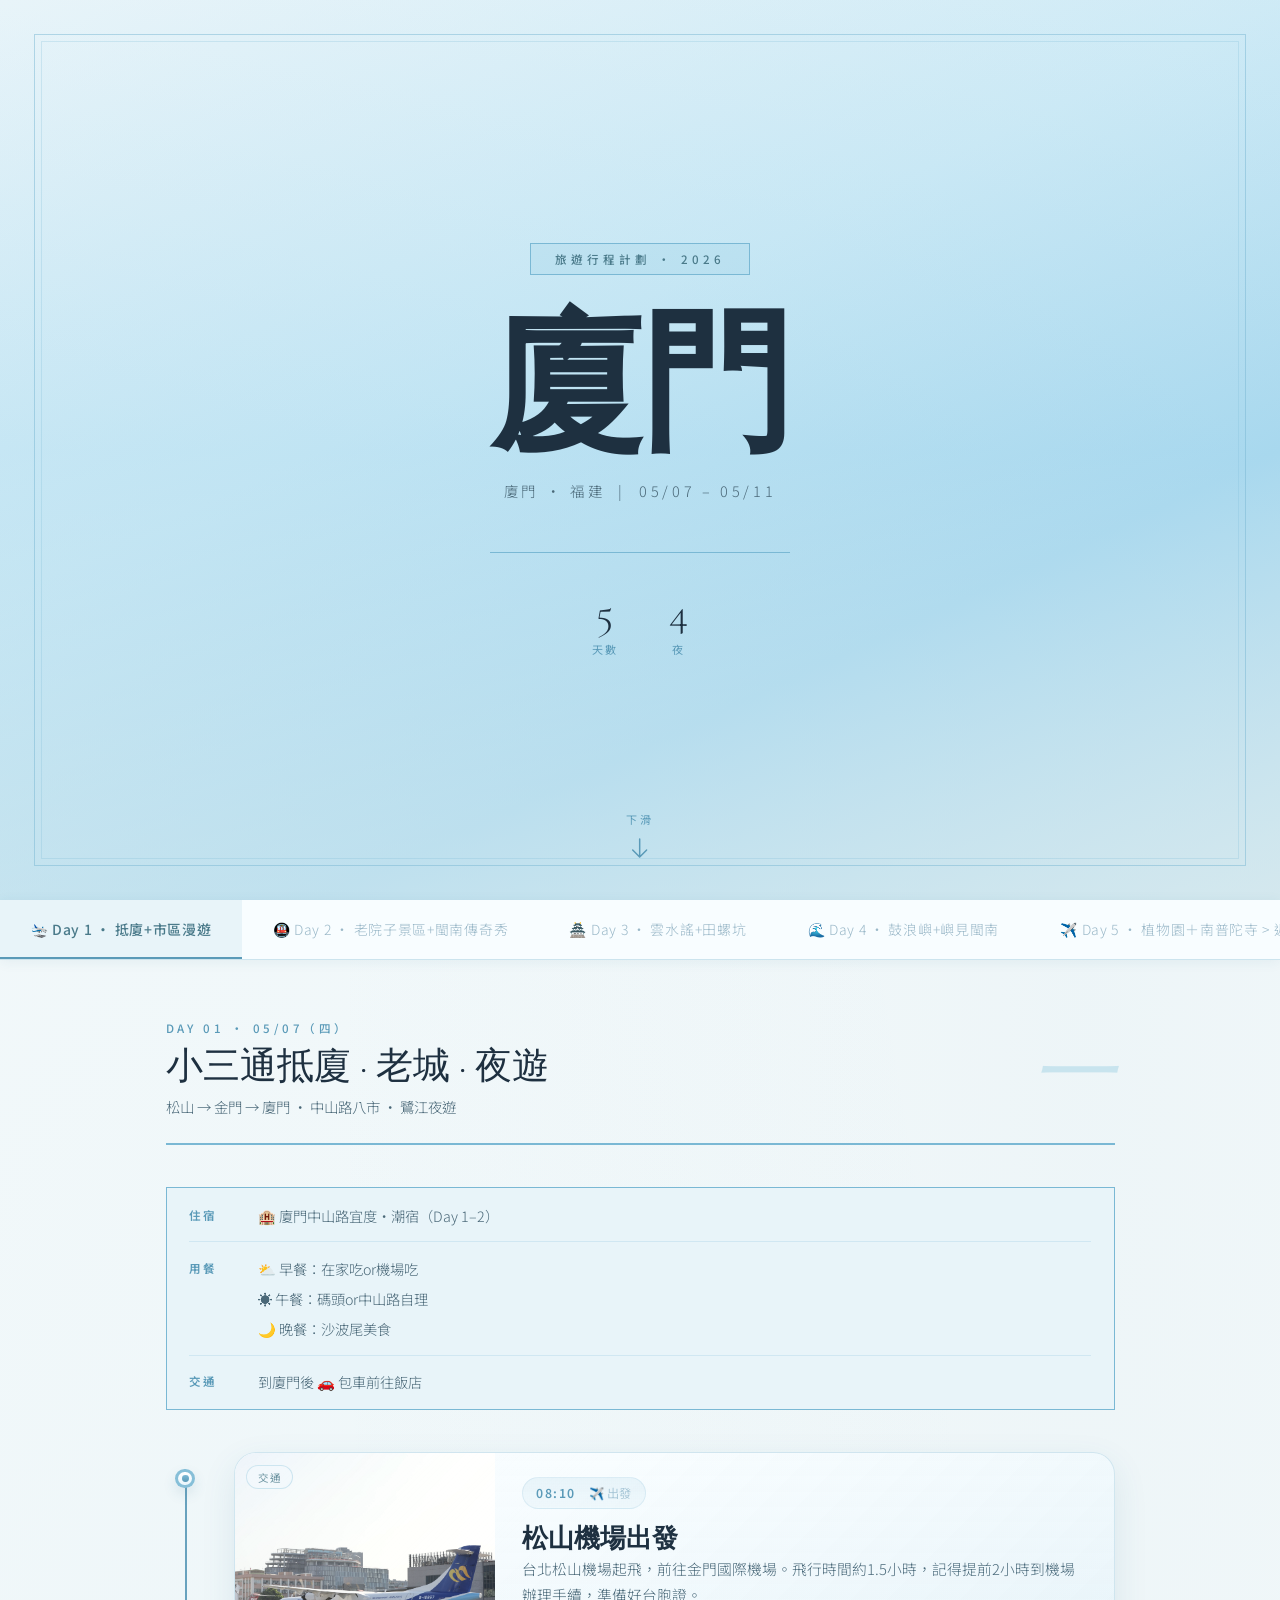
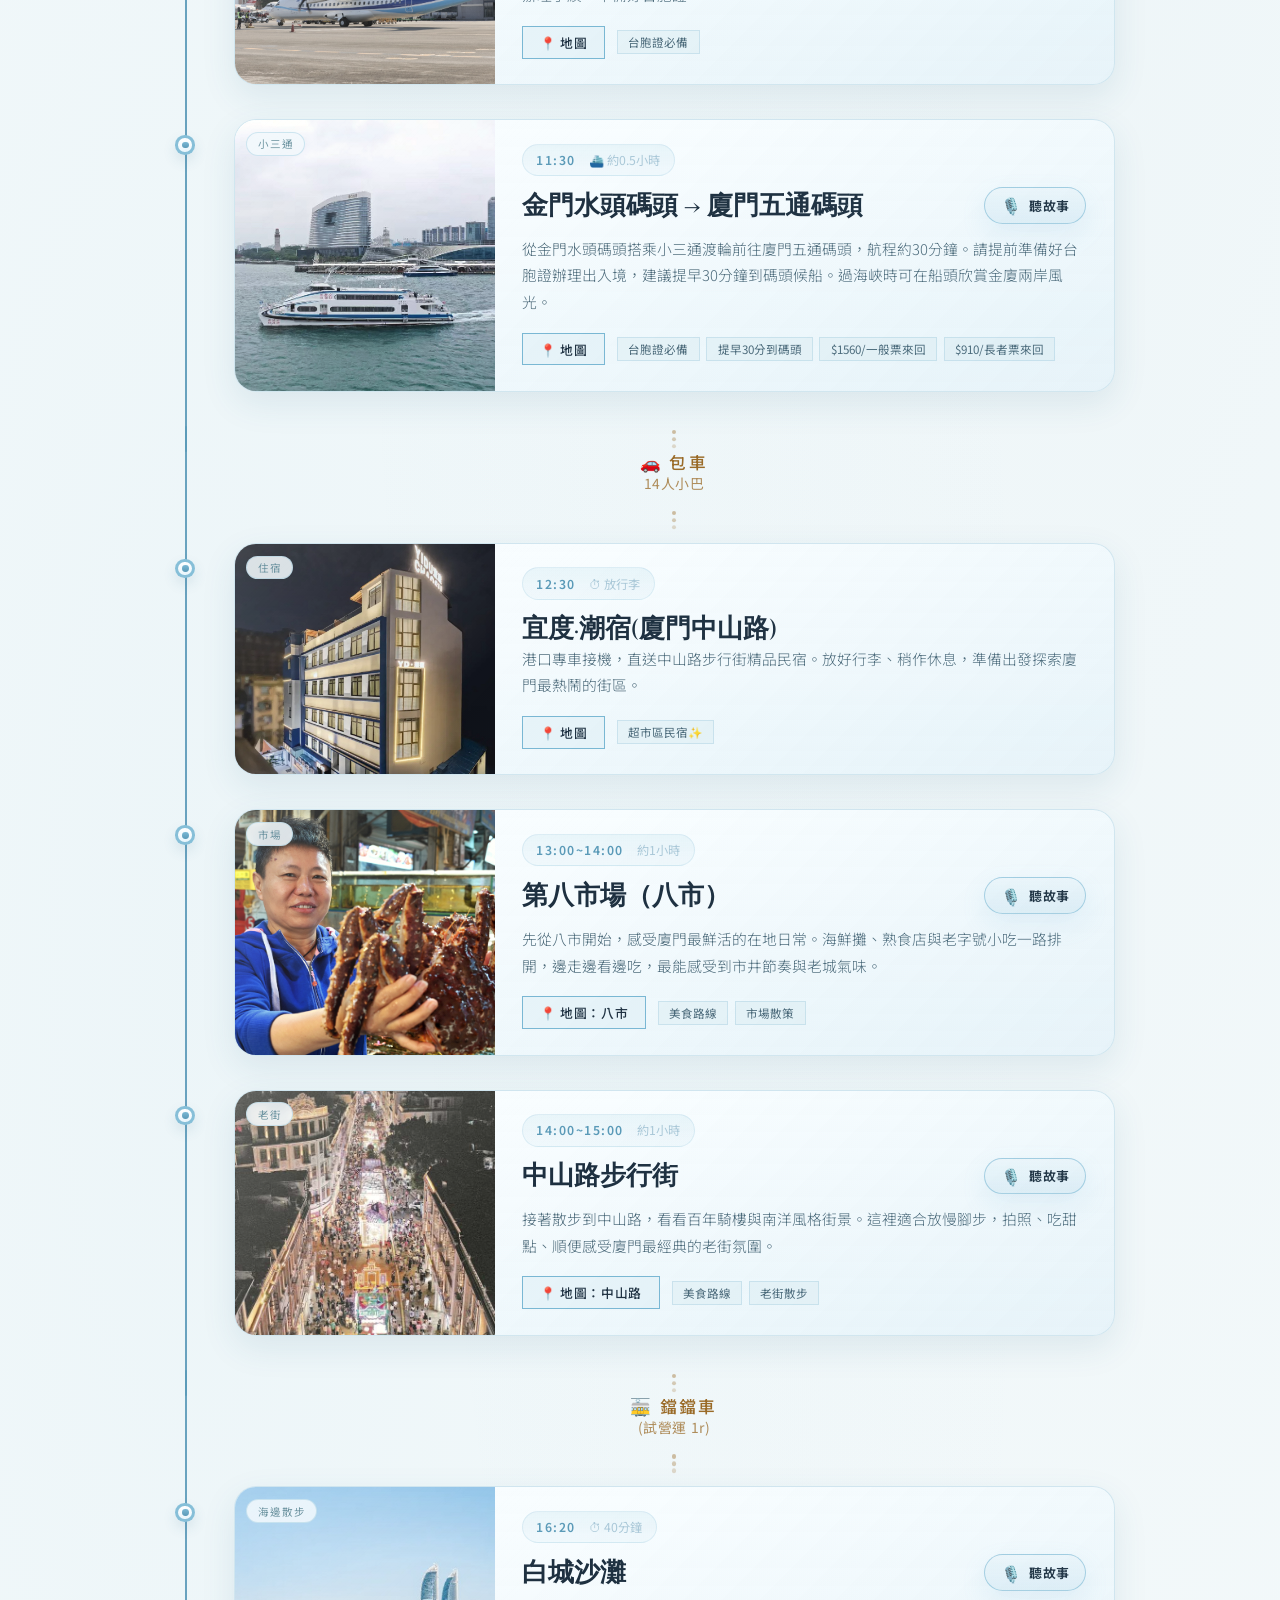
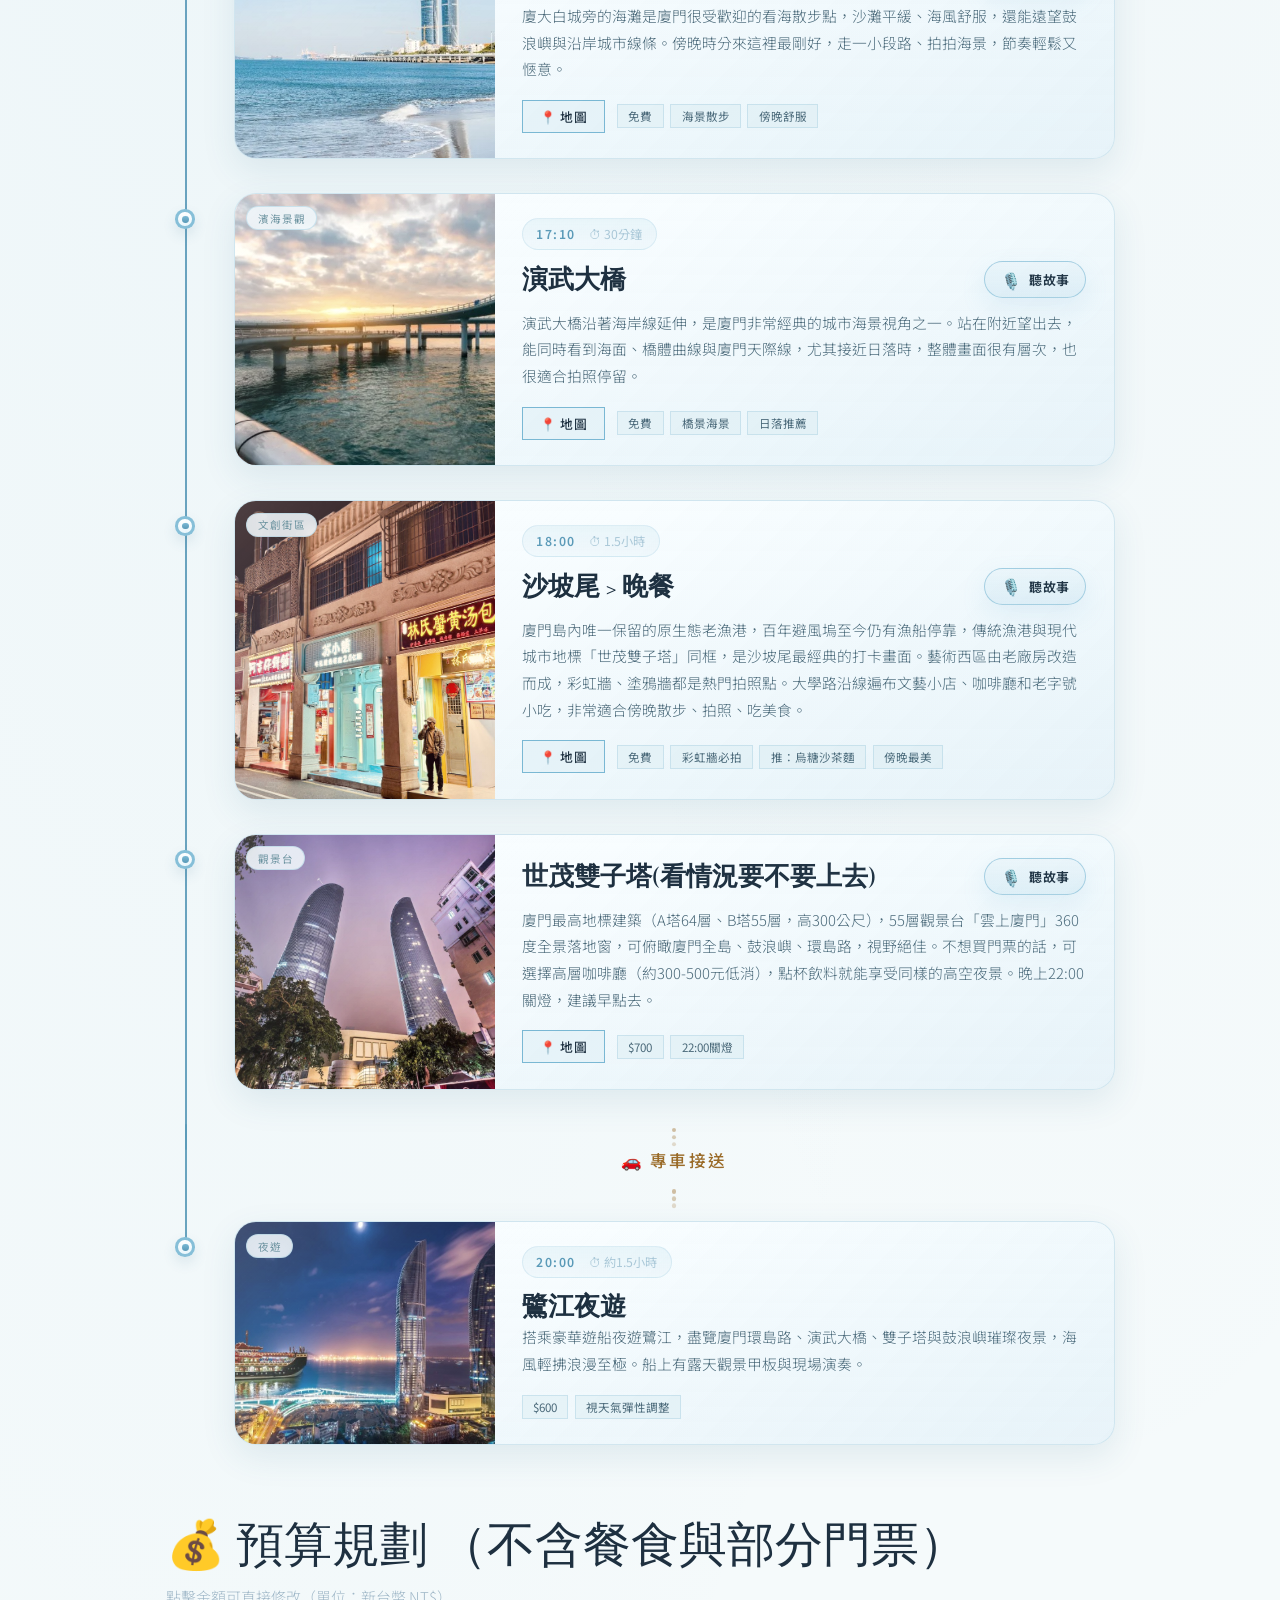
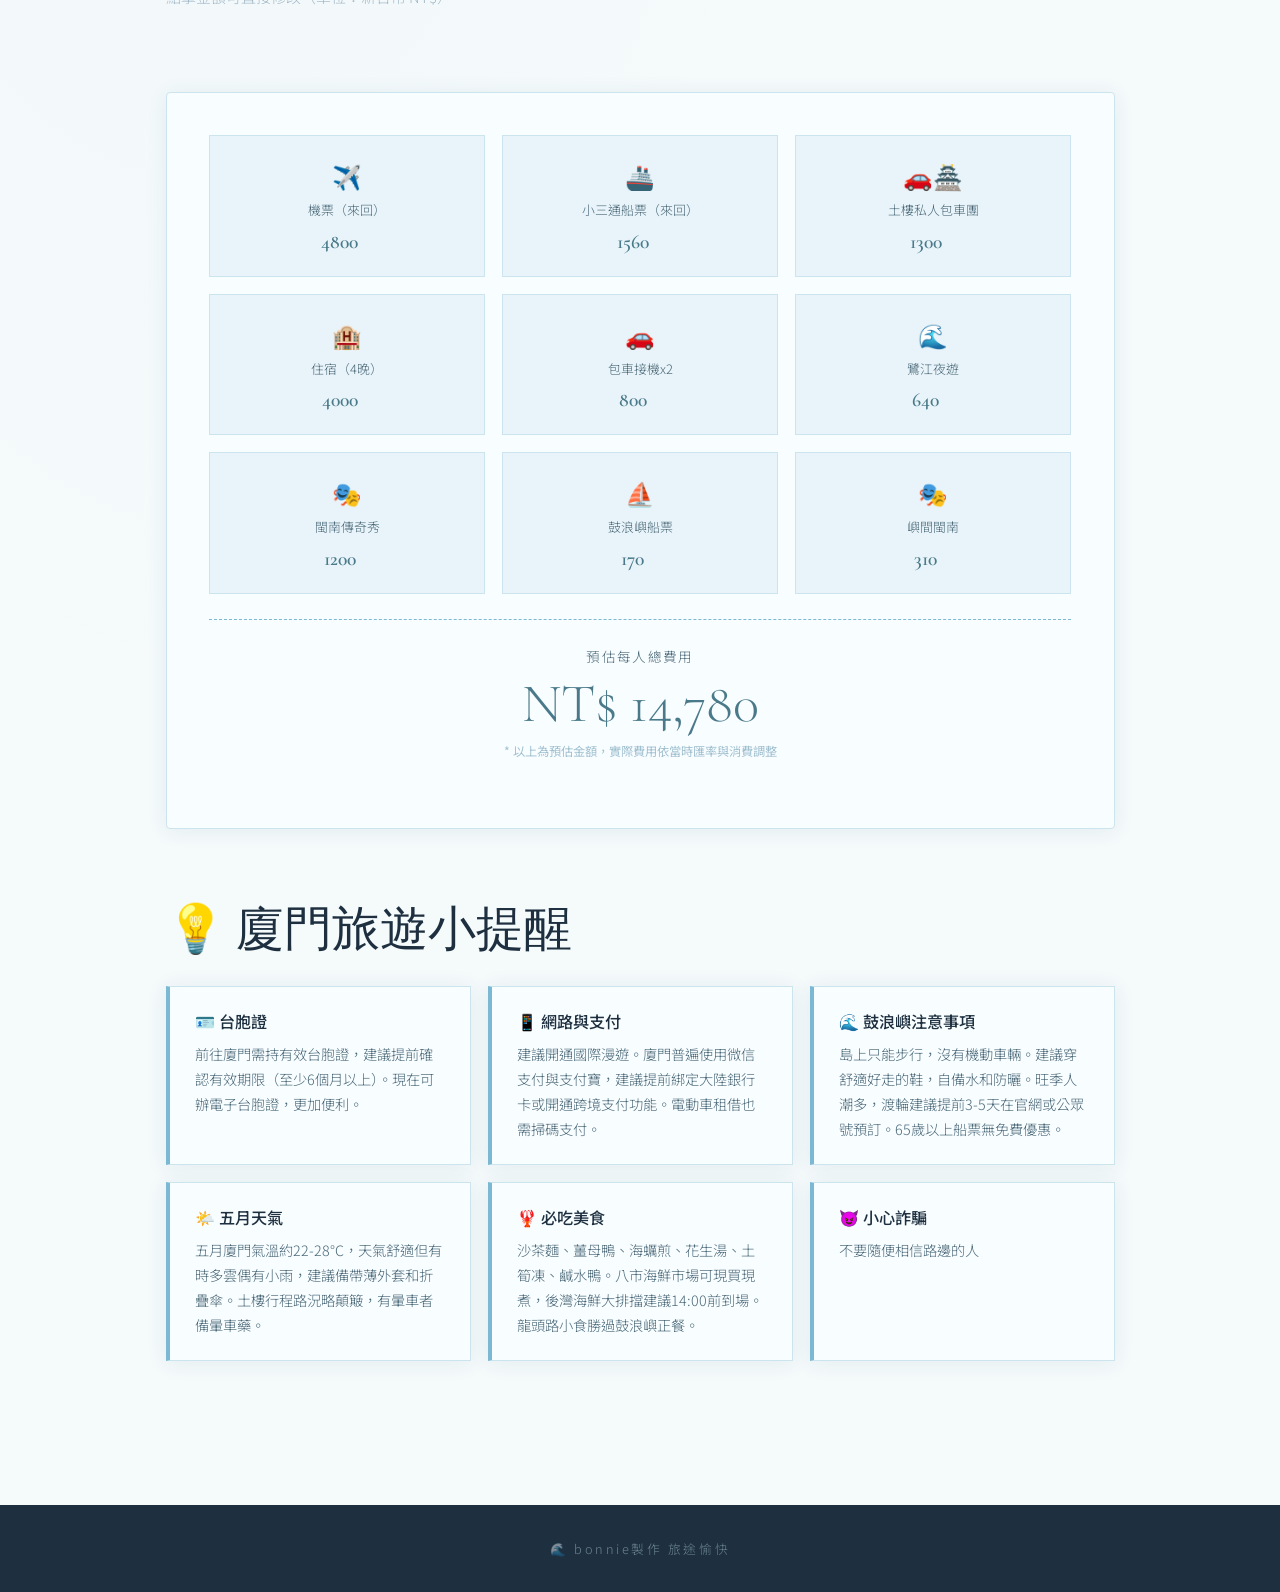
==== commit 3d118df6: "update" ====
--- a/index.html
+++ b/index.html
@@ -100,7 +100,7 @@
           <div class="spot-info">
             <div class="spot-meta"><span class="spot-time">11:30</span><span class="spot-duration">⛴️ 約0.5小時</span></div>
             <h3 class="spot-name">金門水頭碼頭 → 廈門五通碼頭</h3>
-            <p class="spot-desc">從金門水頭碼頭搭乘小三通渡輪前往廈門五通碼頭，航程約1小時。請提前準備好台胞證辦理出入境，建議提早30分鐘到碼頭候船。過海峽時可在船頭欣賞金廈兩岸風光。</p>
+            <p class="spot-desc">從金門水頭碼頭搭乘小三通渡輪前往廈門五通碼頭，航程約30分鐘。請提前準備好台胞證辦理出入境，建議提早30分鐘到碼頭候船。過海峽時可在船頭欣賞金廈兩岸風光。</p>
             <div class="spot-footer">
               <a class="btn-map" href="https://maps.google.com/?q=金門水頭碼頭" target="_blank">📍 地圖</a>
               <button class="btn-audio" onclick="playSpotStory(this, '金門小三通渡輪', '金門水頭碼頭搭渡輪橫渡台灣海峽前往廈門，是充滿歷史感的兩岸交流航線', './audio/小三通.mp3')" data-state="idle">🎙️ 聽故事</button>
@@ -140,29 +140,37 @@
         <div class="tl-dot"></div>
         <div class="spot-card">
           <div class="spot-img-wrap">
-            <div class="spot-carousel" data-carousel>
-              <div class="spot-carousel-track">
-                <img class="spot-img is-active" src="./pic/中山路.jpg" alt="中山路">
-                <img class="spot-img" src="./pic/八市.jpg" alt="八市">
-              </div>
-              <button class="carousel-btn carousel-btn--prev" type="button" aria-label="Previous image" data-carousel-prev>&#10094;</button>
-              <button class="carousel-btn carousel-btn--next" type="button" aria-label="Next image" data-carousel-next>&#10095;</button>
-              <div class="carousel-dots">
-                <button class="carousel-dot is-active" type="button" aria-label="Slide 1" data-carousel-dot="0"></button>
-                <button class="carousel-dot" type="button" aria-label="Slide 2" data-carousel-dot="1"></button>
-              </div>
-            </div>
+            <img class="spot-img" src="./pic/八市.jpg" alt="八市">
+            <span class="spot-type-badge">市場</span>
+          </div>
+          <div class="spot-info">
+            <div class="spot-meta"><span class="spot-time">13:00~14:00</span><span class="spot-duration">約1小時</span></div>
+            <h3 class="spot-name">第八市場（八市）</h3>
+            <p class="spot-desc">先從八市開始，感受廈門最鮮活的在地日常。海鮮攤、熟食店與老字號小吃一路排開，邊走邊看邊吃，最能感受到市井節奏與老城氣味。</p>
+            <div class="spot-footer">
+              <a class="btn-map" href="https://maps.app.goo.gl/iy5DSUNCGUxZWwUz8" target="_blank">📍 地圖：八市</a>
+              <button class="btn-audio" onclick="playSpotStory(this, '第八市場（八市）', '廈門最有生活感的傳統市場，海鮮、小吃與市井風景交織', './audio/第八市場.mp3')" data-state="idle">聽故事</button>
+              <div class="spot-tags"><span class="tag">美食路線</span><span class="tag">市場散策</span></div>
+            </div>
+          </div>
+        </div>
+      </div>
+
+      <div class="tl-item">
+        <div class="tl-dot"></div>
+        <div class="spot-card">
+          <div class="spot-img-wrap">
+            <img class="spot-img" src="./pic/中山路.jpg" alt="中山路">
             <span class="spot-type-badge">老街</span>
           </div>
           <div class="spot-info">
-            <div class="spot-meta"><span class="spot-time">13:00~15:00</span><span class="spot-duration">約2小時</span></div>
-            <h3 class="spot-name">中山路步行街 ＆ 第八市場（八市）</h3>
-            <p class="spot-desc">先逛中山路百年騎樓老街，再接著走到八市感受在地海鮮市場與市井節奏。兩地合併安排，抓約 2 小時輕鬆逛逛，邊吃邊拍剛剛好。</p>
+            <div class="spot-meta"><span class="spot-time">14:00~15:00</span><span class="spot-duration">約1小時</span></div>
+            <h3 class="spot-name">中山路步行街</h3>
+            <p class="spot-desc">接著散步到中山路，看看百年騎樓與南洋風格街景。這裡適合放慢腳步，拍照、吃甜點、順便感受廈門最經典的老街氛圍。</p>
             <div class="spot-footer">
               <a class="btn-map" href="https://maps.app.goo.gl/vnr5iKTGrebiu46MA" target="_blank">📍 地圖：中山路</a>
-              <a class="btn-map" href="https://maps.app.goo.gl/iy5DSUNCGUxZWwUz8" target="_blank">📍 地圖：八市</a>
-              <button class="btn-audio" onclick="playSpotStory(this, '中山路與第八市場', '老街與傳統市場散策', './audio/???.mp3')" data-state="idle">聽故事</button>
-              <div class="spot-tags"><span class="tag">美食路線</span></div>
+              <button class="btn-audio" onclick="playSpotStory(this, '中山路步行街', '廈門百年騎樓老街，閩南美食與南洋建築交會的熱鬧街區', './audio/中山路.mp3')" data-state="idle">聽故事</button>
+              <div class="spot-tags"><span class="tag">美食路線</span><span class="tag">老街散步</span></div>
             </div>
           </div>
         </div>
@@ -176,7 +184,7 @@
         </div>
       </div>
 
-      <div class="tl-item">
+      <!-- <div class="tl-item">
         <div class="tl-dot"></div>
         <div class="spot-card">
           <div class="spot-img-wrap">
@@ -194,6 +202,46 @@
             </div>
           </div>
         </div>
+      </div> -->
+
+      <div class="tl-item">
+        <div class="tl-dot"></div>
+        <div class="spot-card">
+          <div class="spot-img-wrap">
+            <img class="spot-img" src="./pic/白城沙灘.jpg" alt="白城沙灘">
+            <span class="spot-type-badge">海邊散步</span>
+          </div>
+          <div class="spot-info">
+            <div class="spot-meta"><span class="spot-time">16:20</span><span class="spot-duration">⏱ 40分鐘</span></div>
+            <h3 class="spot-name">白城沙灘</h3>
+            <p class="spot-desc">廈大白城旁的海灘是廈門很受歡迎的看海散步點，沙灘平緩、海風舒服，還能遠望鼓浪嶼與沿岸城市線條。傍晚時分來這裡最剛好，走一小段路、拍拍海景，節奏輕鬆又愜意。</p>
+            <div class="spot-footer">
+              <a class="btn-map" href="https://maps.google.com/?q=白城沙灘 廈門" target="_blank">📍 地圖</a>
+              <button class="btn-audio" onclick="playSpotStory(this, '白城沙灘', '廈門市區很受歡迎的海邊散步點，適合吹海風看夕色')" data-state="idle">🎙️ 聽故事</button>
+              <div class="spot-tags"><span class="tag">免費</span><span class="tag">海景散步</span><span class="tag">傍晚舒服</span></div>
+            </div>
+          </div>
+        </div>
+      </div>
+
+      <div class="tl-item">
+        <div class="tl-dot"></div>
+        <div class="spot-card">
+          <div class="spot-img-wrap">
+            <img class="spot-img" src="./pic/演武大橋.jpg" alt="演武大橋">
+            <span class="spot-type-badge">濱海景觀</span>
+          </div>
+          <div class="spot-info">
+            <div class="spot-meta"><span class="spot-time">17:10</span><span class="spot-duration">⏱ 30分鐘</span></div>
+            <h3 class="spot-name">演武大橋</h3>
+            <p class="spot-desc">演武大橋沿著海岸線延伸，是廈門非常經典的城市海景視角之一。站在附近望出去，能同時看到海面、橋體曲線與廈門天際線，尤其接近日落時，整體畫面很有層次，也很適合拍照停留。</p>
+            <div class="spot-footer">
+              <a class="btn-map" href="https://maps.google.com/?q=演武大橋 觀景平台 廈門" target="_blank">📍 地圖</a>
+              <button class="btn-audio" onclick="playSpotStory(this, '演武大橋', '沿海而行的城市景觀大橋，日落時分特別適合看海與拍照', './audio/演武大橋.mp3')" data-state="idle">🎙️ 聽故事</button>
+              <div class="spot-tags"><span class="tag">免費</span><span class="tag">橋景海景</span><span class="tag">日落推薦</span></div>
+            </div>
+          </div>
+        </div>
       </div>
 
       <div class="tl-item">
@@ -237,7 +285,7 @@
       <div class="tl-item tl-item--transfer" aria-label="雙子星到和平港口的交通安排">
         <div class="transfer-inline">
           <span class="transfer-ellipsis" aria-hidden="true"></span>
-          <span class="transfer-label">🚕 計程車</span>
+          <span class="transfer-label">🚗 專車接送</span>
           <span class="transfer-ellipsis" aria-hidden="true"></span>
         </div>
       </div>
@@ -521,15 +569,15 @@
       <div class="meal-row">
         <span class="meal-label">用餐</span>
         <div class="meal-row-items meal-row-items--stacked">
-          <span class="meal-item">⛅ 早餐：飯店早餐（行李帶到大廳寄放）</span>
-          <span class="meal-item">☀️ 午餐：景區內合菜（自費）</span>
+          <span class="meal-item">⛅ 早餐：飯店早餐</span>
+          <span class="meal-item">☀️ 午餐：景區內合菜</span>
           <span class="meal-item">🌙 晚餐：火車站附近吃閩南菜</span>
         </div>
       </div>
       <div class="meal-row">
         <span class="meal-label">交通</span>
         <div class="meal-row-items meal-row-items--stacked">
-          <span class="meal-item">🚗 包車接送（9人商務車）· 計程車去新飯店</span>
+          <span class="meal-item">🚗 包車接送（29人商務大巴，行李要一起上車）</span>
           <span class="meal-item">⏱ 7:20 飯店大廳集合</span>
         </div>
       </div>
@@ -564,7 +612,7 @@
             <span class="spot-type-badge">土樓</span>
           </div>
           <div class="spot-info">
-            <div class="spot-meta"><span class="spot-time">09:00</span><span class="spot-duration">⏱ 1小時</span></div>
+            <div class="spot-meta"><span class="spot-time">10:00</span><span class="spot-duration">⏱ 1小時</span></div>
             <h3 class="spot-name">和貴樓</h3>
             <p class="spot-desc">建在沼澤地上的方形土樓，地基插入無數松木樁，歷經300年依然屹立不倒，被稱為「最神奇的土樓」。院內的水井清澈見底，兩口井相距咫尺卻一淡一鹹。</p>
             <div class="spot-footer">
@@ -584,7 +632,7 @@
             <span class="spot-type-badge">土樓</span>
           </div>
           <div class="spot-info">
-            <div class="spot-meta"><span class="spot-time">10:30</span><span class="spot-duration">⏱ 1小時</span></div>
+            <div class="spot-meta"><span class="spot-time">11:30</span><span class="spot-duration">⏱ 1小時</span></div>
             <h3 class="spot-name">懷遠樓</h3>
             <p class="spot-desc">懷遠樓建於清末（1905–1909），是雲水謠一帶最具代表性的雙環圓形土樓之一。外觀樸實厚重、內部工藝細膩，最值得看的是內院核心的祖堂「斯是室」，雕樑畫棟、書卷氣十足。</p>
             <div class="spot-footer">
@@ -595,6 +643,25 @@
           </div>
         </div>
       </div>
+      <div class="tl-item">
+        <div class="tl-dot"></div>
+        <div class="spot-card">
+          <div class="spot-img-wrap">
+            <img class="spot-img" src="./pic/土樓菜.jpg" alt="土樓菜">
+            <span class="spot-type-badge">午餐</span>
+          </div>
+
+          <div class="spot-info">
+            <div class="spot-meta"><span class="spot-time">12:30</span><span class="spot-duration">🍽️ 午餐</span></div>
+            <h3 class="spot-name">土樓菜</h3>
+            <p class="spot-desc">南靖在地特色餐廳，提供地道的閩南菜餚，是體驗當地飲食文化的絕佳選擇。</p>
+            <div class="spot-footer">
+              <a class="btn-map" href="https://maps.google.com/?q=土樓菜+南靖" target="_blank">📍 地圖</a>
+              <div class="spot-tags"><span class="tag">地道閩南菜</span></div>
+            </div>
+          </div>
+        </div>
+      </div>
 
       <div class="tl-item">
         <div class="tl-dot"></div>
@@ -604,7 +671,7 @@
             <span class="spot-type-badge">土樓群</span>
           </div>
           <div class="spot-info">
-            <div class="spot-meta"><span class="spot-time">12:00</span><span class="spot-duration">⏱ 2小時</span></div>
+            <div class="spot-meta"><span class="spot-time">14:00</span><span class="spot-duration">⏱ 1.5小時</span></div>
             <h3 class="spot-name">田螺坑景區 — 四菜一湯</h3>
             <p class="spot-desc">由四座圓樓與一座方樓組合而成，從山上俯瞰形似「四菜一湯」，是福建土樓最具代表性的景觀，登景觀台拍照是遊客必做的事，建議從上下兩個景觀台各拍一次。</p>
             <div class="spot-footer">
@@ -624,7 +691,7 @@
             <span class="spot-type-badge">土樓</span>
           </div>
           <div class="spot-info">
-            <div class="spot-meta"><span class="spot-time">14:30</span><span class="spot-duration">⏱ 40分鐘</span></div>
+            <div class="spot-meta"><span class="spot-time">15:30</span></div>
             <h3 class="spot-name">裕昌樓 — 東倒西歪樓</h3>
             <p class="spot-desc">建於元代，距今約700年，是現存最古老的土樓之一。最大特色是柱子全部向右傾斜，但歷經百年風雨依然穩固，被稱為「東倒西歪樓」，展現古代建築的神奇智慧。</p>
             <div class="spot-footer">
@@ -644,9 +711,9 @@
             <span class="spot-type-badge">交通</span>
           </div>
           <div class="spot-info">
-            <div class="spot-meta"><span class="spot-time">16:00</span><span class="spot-duration">⏱ 返回廈門</span></div>
-            <h3 class="spot-name">包車回廈門 · 換飯店 · 晚上自由活動</h3>
-            <p class="spot-desc">包車返回廈門，記得搭計程車前往廈門鑫安頤豪飯店取行李並辦入住。晚上自由活動，火車站六號出口附近有大賣場可以買衣服購物。</p>
+            <div class="spot-meta"><span class="spot-time">16:30</span><span class="spot-duration">⏱ 返回廈門</span></div>
+            <h3 class="spot-name">包車直達曾厝安 · 換飯店 · 晚上自由活動</h3>
+            <p class="spot-desc">包車返回廈門曾厝安覓食，搭計程車or地鐵前往廈門鑫安頤豪飯店取行李並辦入住。</p>
             <div class="spot-footer">
               <a class="btn-map" href="https://www.trip.com/w/WdwKmDpxKU2" target="_blank">📍 新飯店地圖</a>
               <div class="spot-tags"><span class="tag">記得拿行李換飯店</span></div>
@@ -662,7 +729,7 @@
             <span class="spot-type-badge">文創村落</span>
           </div>
           <div class="spot-info">
-            <div class="spot-meta"><span class="spot-time">20:00</span><span class="spot-duration">⏱ 2小時</span></div>
+            <div class="spot-meta"><span class="spot-time">19:00</span><span class="spot-duration">⏱ 2小時</span></div>
             <h3 class="spot-name">曾厝垵 · 文藝漁村</h3>
             <p class="spot-desc">被譽為「全國最文藝漁村」，由百年漁村改造而成的文創聚落。白天是安靜的文藝小巷，晚上搖身一變成為熱鬧夜市！必吃海蠣煎、土筍凍、阿信厚吐司、烤生蠔。巷弄間藏著咖啡館、酒吧、文創小店，環島路海灘就在旁邊。</p>
             <div class="spot-footer">
@@ -698,14 +765,14 @@
         <div class="meal-row-items meal-row-items--stacked">
           <span class="meal-item">⛅ 早餐：飯店早餐</span>
           <span class="meal-item">☀️ 午餐：龍頭路小食街</span>
-          <span class="meal-item">🌙 晚餐：嶼間閩南園區覓食 or 回中山路吃晚餐</span>
+          <span class="meal-item">🌙 晚餐：嶼間閩南園區覓食 or 回中山路</span>
         </div>
       </div>
       <div class="meal-row">
         <span class="meal-label">交通</span>
         <div class="meal-row-items meal-row-items--stacked">
           <span class="meal-item">⛴️ 渡船往返（提前3-5天買票），島上全程步行</span>
-          <span class="meal-item">⏱ 8:30 飯店大廳集合</span>
+          <span class="meal-item">⏱ 8:00 飯店大廳集合</span>
         </div>
       </div>
     </div>
@@ -719,13 +786,13 @@
             <span class="spot-type-badge">渡輪</span>
           </div>
           <div class="spot-info">
-            <div class="spot-meta"><span class="spot-time">08:30</span><span class="spot-duration">⏱ 約30分鐘</span></div>
+            <div class="spot-meta"><span class="spot-time">09:10</span><span class="spot-duration">⏱ 約30分鐘</span></div>
             <h3 class="spot-name">東渡碼頭搭船前往鼓浪嶼</h3>
-            <p class="spot-desc">從東渡碼頭搭船前往鼓浪嶼，航行時間約 30 分鐘。長者可使用特殊旅客預約通道。</p>
+            <p class="spot-desc">從東渡碼頭搭船前往鼓浪嶼，航行時間約 30 分鐘。</p>
             <div class="spot-footer">
               <a class="btn-map" href="https://maps.google.com/?q=廈門東渡碼頭" target="_blank">📍 地圖</a>
-              <button class="btn-audio" onclick="playSpotStory(this, '鼓浪嶼渡輪', '從東渡碼頭出發，三十分鐘渡海抵達這座無車小島')" data-state="idle">🎙️ 聽故事</button>
-              <div class="spot-tags"><span class="tag">提早手機訂票</span><span class="tag">台胞證資料必備</span><span class="tag">長者可使用特殊旅客預約通道</span></div>
+              <!-- <button class="btn-audio" onclick="playSpotStory(this, '鼓浪嶼渡輪', '從東渡碼頭出發，三十分鐘渡海抵達這座無車小島')" data-state="idle">🎙️ 聽故事</button> -->
+              <div class="spot-tags"><span class="tag">提早手機訂票</span><span class="tag">台胞證資料必備</span></div>
             </div>
           </div>
         </div>
@@ -779,7 +846,7 @@
             <p class="spot-desc">鼓浪嶼最熱鬧的美食街，推薦花生湯、黃勝記豬腿肉、龍頭路餡餅等在地小食。</p>
             <div class="spot-footer">
               <a class="btn-map" href="https://maps.google.com/?q=龍頭路+鼓浪嶼" target="_blank">📍 地圖</a>
-              <button class="btn-audio" onclick="playSpotStory(this, '鼓浪嶼龍頭路', '龍頭路花生湯、黃勝記豬腿肉，鼓浪嶼必吃道地小食')" data-state="idle">🎙️ 聽故事</button>
+              <!-- <button class="btn-audio" onclick="playSpotStory(this, '鼓浪嶼龍頭路', '龍頭路花生湯、黃勝記豬腿肉，鼓浪嶼必吃道地小食')" data-state="idle">🎙️ 聽故事</button> -->
               <div class="spot-tags"><span class="tag">花生湯必喝</span></div>
             </div>
           </div>
@@ -834,7 +901,7 @@
             <p class="spot-desc">鼓浪嶼最高點（海拔92.68m），登頂可360度俯瞰整座小島、廈門市區及台灣海峽。鄭成功曾在此屯兵，岩壁上「天風海濤」四字石刻令人印象深刻。</p>
             <div class="spot-footer">
               <a class="btn-map" href="https://maps.google.com/?q=日光岩+鼓浪嶼" target="_blank">📍 地圖</a>
-              <button class="btn-audio" onclick="playSpotStory(this, '日光岩 — 鼓浪嶼制高點', '海拔九十三公尺的鼓浪嶼最高點，鄭成功屯兵之地')" data-state="idle">🎙️ 聽故事</button>
+              <!-- <button class="btn-audio" onclick="playSpotStory(this, '日光岩 — 鼓浪嶼制高點', '海拔九十三公尺的鼓浪嶼最高點，鄭成功屯兵之地')" data-state="idle">🎙️ 聽故事</button> -->
               <div class="spot-tags"><span class="tag">65+免費</span><span class="tag">刷身份證入園</span><span class="tag">制高點</span></div>
             </div>
           </div>
@@ -871,7 +938,7 @@
             <p class="spot-desc">全國首個閩南幻境主題景區，2025年5月全新開幕！佔地20.1萬平方米，復刻116棟歷史建築。三大演區、八大街區、83項非遺體驗、近30場沉浸式演藝。穿越「宋韻閩南」「海絲閩南」「煙火閩南」「南洋閩南」四大時空，可品嚐沙茶麵、土筍凍，體驗剪瓷雕、布袋木偶，與44名NPC演員互動。</p>
             <div class="spot-footer">
               <a class="btn-map" href="https://maps.google.com/?q=嶼見閩南+廈門" target="_blank">📍 地圖</a>
-              <button class="btn-audio" onclick="playSpotStory(this, '嶼見閩南 · 時光幻境', '2025年全新開幕，全國首個閩南幻境主題景區')" data-state="idle">🎙️ 聽故事</button>
+              <!-- <button class="btn-audio" onclick="playSpotStory(this, '嶼見閩南 · 時光幻境', '2025年全新開幕，全國首個閩南幻境主題景區')" data-state="idle">🎙️ 聽故事</button> -->
               <div class="spot-tags"><span class="tag">2025全新</span><span class="tag">沉浸式體驗</span><span class="tag">83項非遺</span><span class="tag">NPC互動</span></div>
             </div>
           </div>
@@ -944,7 +1011,7 @@
             <p class="spot-desc">廈門園林植物園又稱萬石植物園，園內有熱帶雨林區與多肉植物區兩大亮點。熱帶雨林區定時噴灑水霧，營造出如夢似幻的仙境感；多肉植物區則有巨大的仙人掌與仙人球，非常適合拍照。</p>
             <div class="spot-footer">
               <a class="btn-map" href="https://maps.app.goo.gl/iNAN7u7jM82Lfy4v6" target="_blank">📍 地圖</a>
-              <button class="btn-audio" onclick="playSpotStory(this, '園林植物園', '熱帶雨林區的夢幻水霧與多肉植物區的巨大仙人掌', './audio/園林植物園.mp3')" data-state="idle">🎙️ 聽故事</button>
+              <!-- <button class="btn-audio" onclick="playSpotStory(this, '園林植物園', '熱帶雨林區的夢幻水霧與多肉植物區的巨大仙人掌', './audio/園林植物園.mp3')" data-state="idle">🎙️ 聽故事</button> -->
               <div class="spot-tags"><span class="tag">FREE/65+</span><span class="tag">搭觀光車</span><span class="tag">18:00停止入園</span></div>
             </div>
           </div>
@@ -963,7 +1030,7 @@
             <p class="spot-desc">始建於唐代的閩南佛教聖地，因供奉觀音菩薩、位於普陀山以南而得名。寺內天王殿、大雄寶殿、藏經閣氣勢恢宏，後山五老峰可俯瞰廈門全景。免費開放，每人可領一支香，贈送「隨緣」小卡。緊鄰廈門大學，步行僅需5分鐘。</p>
             <div class="spot-footer">
               <a class="btn-map" href="https://maps.google.com/?q=南普陀寺+廈門" target="_blank">📍 地圖</a>
-              <button class="btn-audio" onclick="playSpotStory(this, '南普陀寺 · 千年古剎', '唐代古剎，閩南佛教聖地，緊鄰廈門大學')" data-state="idle">🎙️ 聽故事</button>
+              <!-- <button class="btn-audio" onclick="playSpotStory(this, '南普陀寺 · 千年古剎', '唐代古剎，閩南佛教聖地，緊鄰廈門大學')" data-state="idle">🎙️ 聽故事</button> -->
               <div class="spot-tags"><span class="tag">素食推薦</span><span class="tag">返台前祈福</span></div>
             </div>
           </div>
@@ -982,7 +1049,7 @@
             <p class="spot-desc">從廈門五通碼頭搭乘小三通渡輪前往金門水頭碼頭，航程約1小時。建議提早30分鐘到碼頭候船。</p>
             <div class="spot-footer">
               <a class="btn-map" href="https://maps.google.com/?q=金門水頭碼頭" target="_blank">📍 地圖</a>
-              <button class="btn-audio" onclick="playSpotStory(this, '金門小三通渡輪', '金門水頭碼頭搭渡輪橫渡台灣海峽前往廈門，是充滿歷史感的兩岸交流航線', './audio/小三通.mp3')" data-state="idle">🎙️ 聽故事</button>
+              <!-- <button class="btn-audio" onclick="playSpotStory(this, '金門小三通渡輪', '金門水頭碼頭搭渡輪橫渡台灣海峽前往廈門，是充滿歷史感的兩岸交流航線', './audio/小三通.mp3')" data-state="idle">🎙️ 聽故事</button> -->
             </div>
           </div>
         </div>
@@ -1016,13 +1083,13 @@
       <div class="budget-grid">
         <div class="budget-item"><div class="b-icon">✈️</div><div class="b-label">機票（來回）</div><input type="number" id="b1" value="4800" oninput="calcBudget()"></div>
         <div class="budget-item"><div class="b-icon">🚢</div><div class="b-label">小三通船票（來回）</div><input type="number" id="b2" value="1560" oninput="calcBudget()"></div>
-        <div class="budget-item"><div class="b-icon">🚗🏯</div><div class="b-label">土樓私人包車團</div><input type="number" id="b3" value="820" oninput="calcBudget()"></div>
+        <div class="budget-item"><div class="b-icon">🚗🏯</div><div class="b-label">土樓私人包車團</div><input type="number" id="b3" value="1300" oninput="calcBudget()"></div>
         <div class="budget-item"><div class="b-icon">🏨</div><div class="b-label">住宿（4晚）</div><input type="number" id="b4" value="4000" oninput="calcBudget()"></div>
-        <div class="budget-item"><div class="b-icon">🚗</div><div class="b-label">包車接機x2</div><input type="number" id="b5" value="700" oninput="calcBudget()"></div>
-        <div class="budget-item"><div class="b-icon">🌊</div><div class="b-label">鷺江夜遊</div><input type="number" id="b6" value="600" oninput="calcBudget()"></div>
-        <div class="budget-item"><div class="b-icon">🎭</div><div class="b-label">閩南傳奇秀</div><input type="number" id="b7" value="1110" oninput="calcBudget()"></div>
-        <div class="budget-item"><div class="b-icon">⛵</div><div class="b-label">鼓浪嶼船票</div><input type="number" id="b8" value="200" oninput="calcBudget()"></div>
-        <div class="budget-item"><div class="b-icon">🎭</div><div class="b-label">嶼間閩南</div><input type="number" id="b9" value="500" oninput="calcBudget()"></div>
+        <div class="budget-item"><div class="b-icon">🚗</div><div class="b-label">包車接機x2</div><input type="number" id="b5" value="800" oninput="calcBudget()"></div>
+        <div class="budget-item"><div class="b-icon">🌊</div><div class="b-label">鷺江夜遊</div><input type="number" id="b6" value="640" oninput="calcBudget()"></div>
+        <div class="budget-item"><div class="b-icon">🎭</div><div class="b-label">閩南傳奇秀</div><input type="number" id="b7" value="1200" oninput="calcBudget()"></div>
+        <div class="budget-item"><div class="b-icon">⛵</div><div class="b-label">鼓浪嶼船票</div><input type="number" id="b8" value="170" oninput="calcBudget()"></div>
+        <div class="budget-item"><div class="b-icon">🎭</div><div class="b-label">嶼間閩南</div><input type="number" id="b9" value="310" oninput="calcBudget()"></div>
 
       </div>
       <div class="budget-total-wrap">
--- a/style.css
+++ b/style.css
@@ -308,7 +308,15 @@
 }
 .spot-time { font-size: 0.72rem; color: var(--ocean-mid); font-weight: 600; letter-spacing: 0.12em; }
 .spot-duration { font-size: 0.72rem; color: #aac8d8; }
-.spot-name { font-family:'Cormorant Garamond',serif; font-size: 1.5rem; font-weight: 600; margin-bottom: 0.55rem; }
+.spot-title-row {
+  display: flex;
+  align-items: center;
+  justify-content: space-between;
+  gap: 0.9rem;
+  margin-bottom: 0.7rem;
+  flex-wrap: wrap;
+}
+.spot-name { font-family:'Cormorant Garamond',serif; font-size: 1.5rem; font-weight: 600; margin-bottom: 0; }
 .spot-desc { font-size: 0.87rem; color: var(--gray); line-height: 1.8; flex: 1; font-weight: 300; }
 .spot-footer { margin-top: 1rem; display: flex; align-items: center; gap: 0.7rem; flex-wrap: wrap; }
 .btn-map {
@@ -323,22 +331,49 @@
 
 /* === AUDIO STORY BTN === */
 .btn-audio {
-  display: none !important;
-  align-items: center; gap: 0.3rem;
-  padding: 0.35rem 1rem;
-  background: var(--ocean-light); border: 1px solid var(--ocean);
+  display: inline-flex;
+  align-items: center; gap: 0.45rem;
+  padding: 0.46rem 0.9rem;
+  background: linear-gradient(180deg, rgba(240,248,252,0.96), rgba(225,241,248,0.92));
+  border: 1px solid rgba(122,184,212,0.6);
+  border-radius: 999px;
   color: var(--dark); cursor: pointer;
-  font-size: 0.75rem; font-weight: 500;
+  font-size: 0.76rem; font-weight: 600;
   font-family: 'Noto Sans TC', sans-serif;
-  letter-spacing: 0.05em; transition: all 0.2s;
-}
-.btn-audio:hover { background: var(--ocean); color: white; }
+  letter-spacing: 0.05em; transition: all 0.22s ease;
+  box-shadow: 0 10px 24px rgba(122,184,212,0.15);
+  white-space: nowrap;
+}
+.btn-audio::before {
+  content: attr(data-icon);
+  font-size: 0.95rem;
+  line-height: 1;
+}
+.btn-audio:hover {
+  background: linear-gradient(180deg, rgba(122,184,212,0.95), rgba(91,158,192,0.95));
+  color: white;
+  border-color: rgba(91,158,192,0.95);
+  transform: translateY(-1px);
+}
 .btn-audio:disabled { opacity: 0.6; cursor: wait; }
 .btn-audio[data-state="playing"] {
-  background: var(--ocean); color: white;
+  background: linear-gradient(180deg, rgba(91,158,192,1), rgba(71,132,165,1)); color: white;
   animation: audioPulse 1.5s ease-in-out infinite;
 }
-.btn-audio[data-state="paused"] { background: var(--primary-light); color: var(--primary); }
+.btn-audio[data-state="paused"] {
+  background: linear-gradient(180deg, rgba(252,246,231,1), rgba(248,238,213,1));
+  color: #8d5f16;
+  border-color: rgba(216,181,112,0.72);
+}
+@media (max-width: 640px) {
+  .spot-title-row {
+    align-items: flex-start;
+  }
+
+  .btn-audio {
+    width: fit-content;
+  }
+}
 @keyframes audioPulse {
   0%, 100% { box-shadow: 0 0 0 0 rgba(122,184,212,0.5); }
   50%       { box-shadow: 0 0 0 8px rgba(122,184,212,0); }
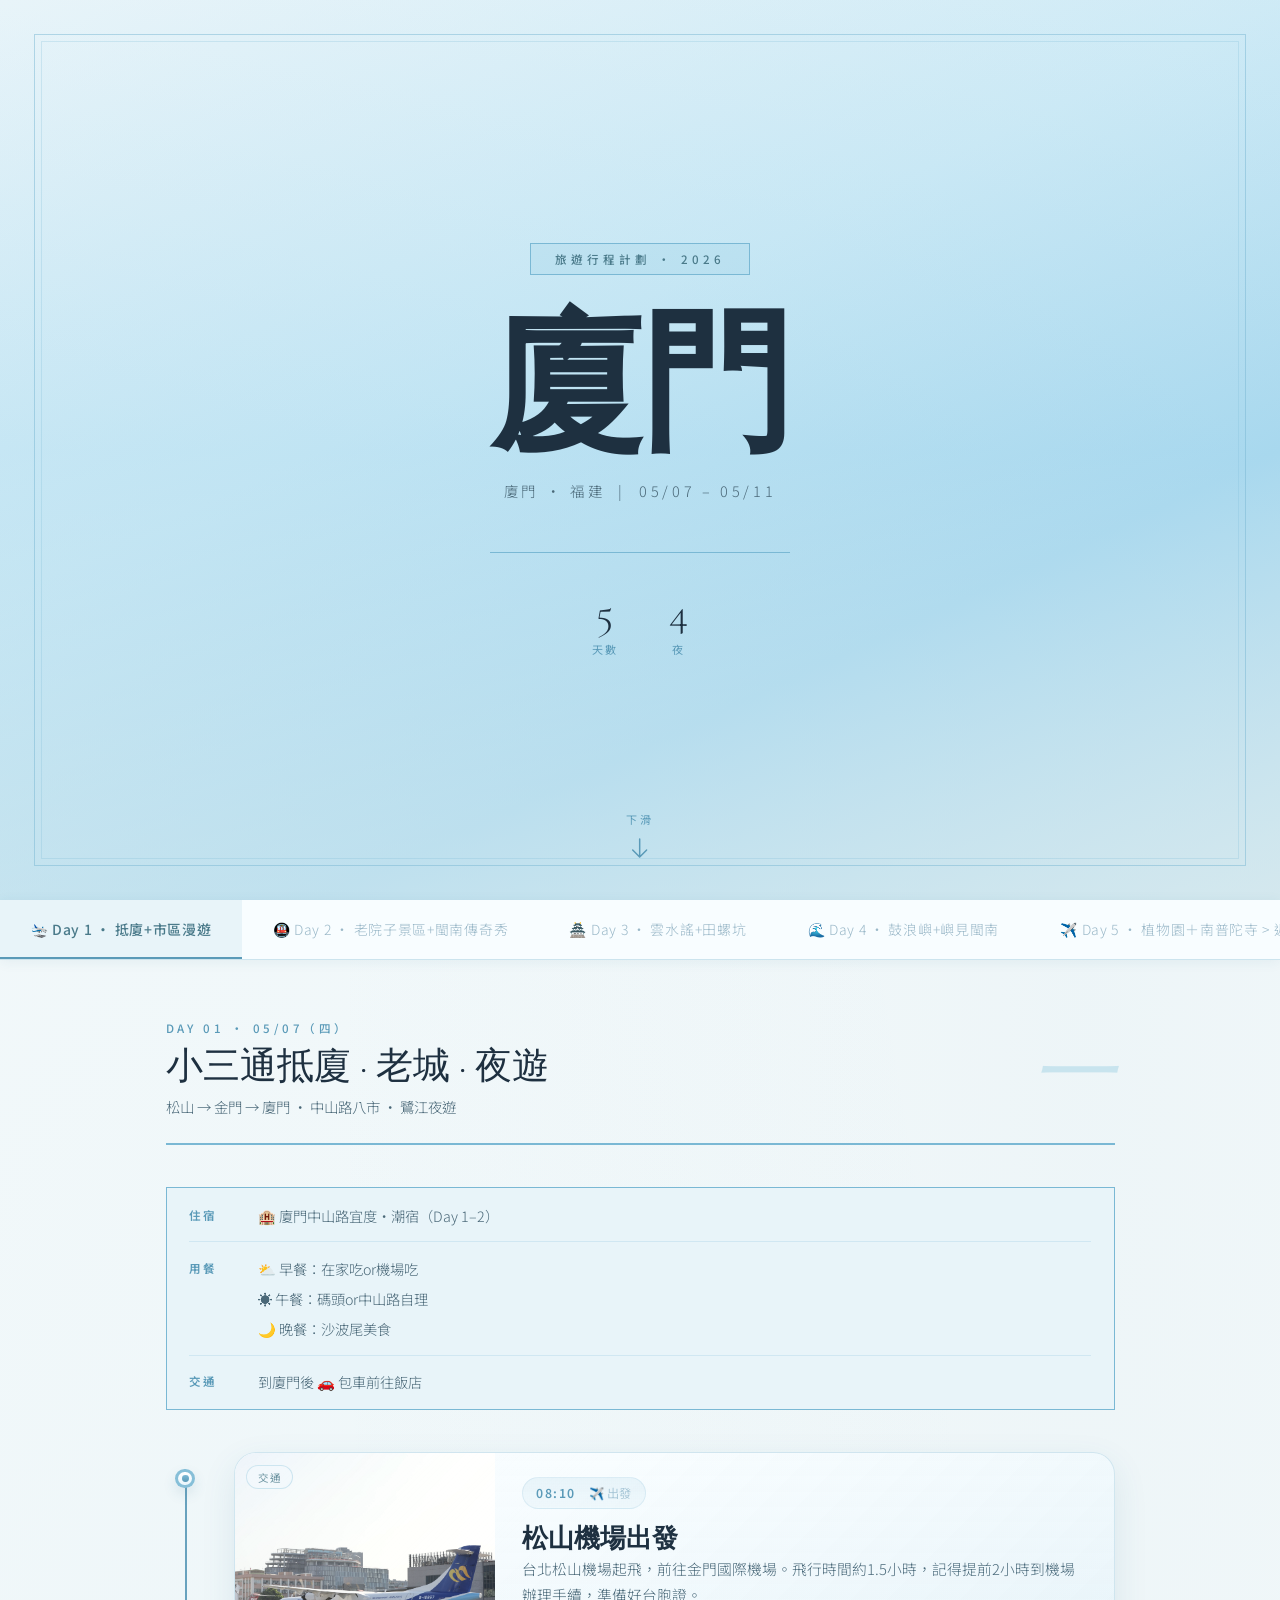
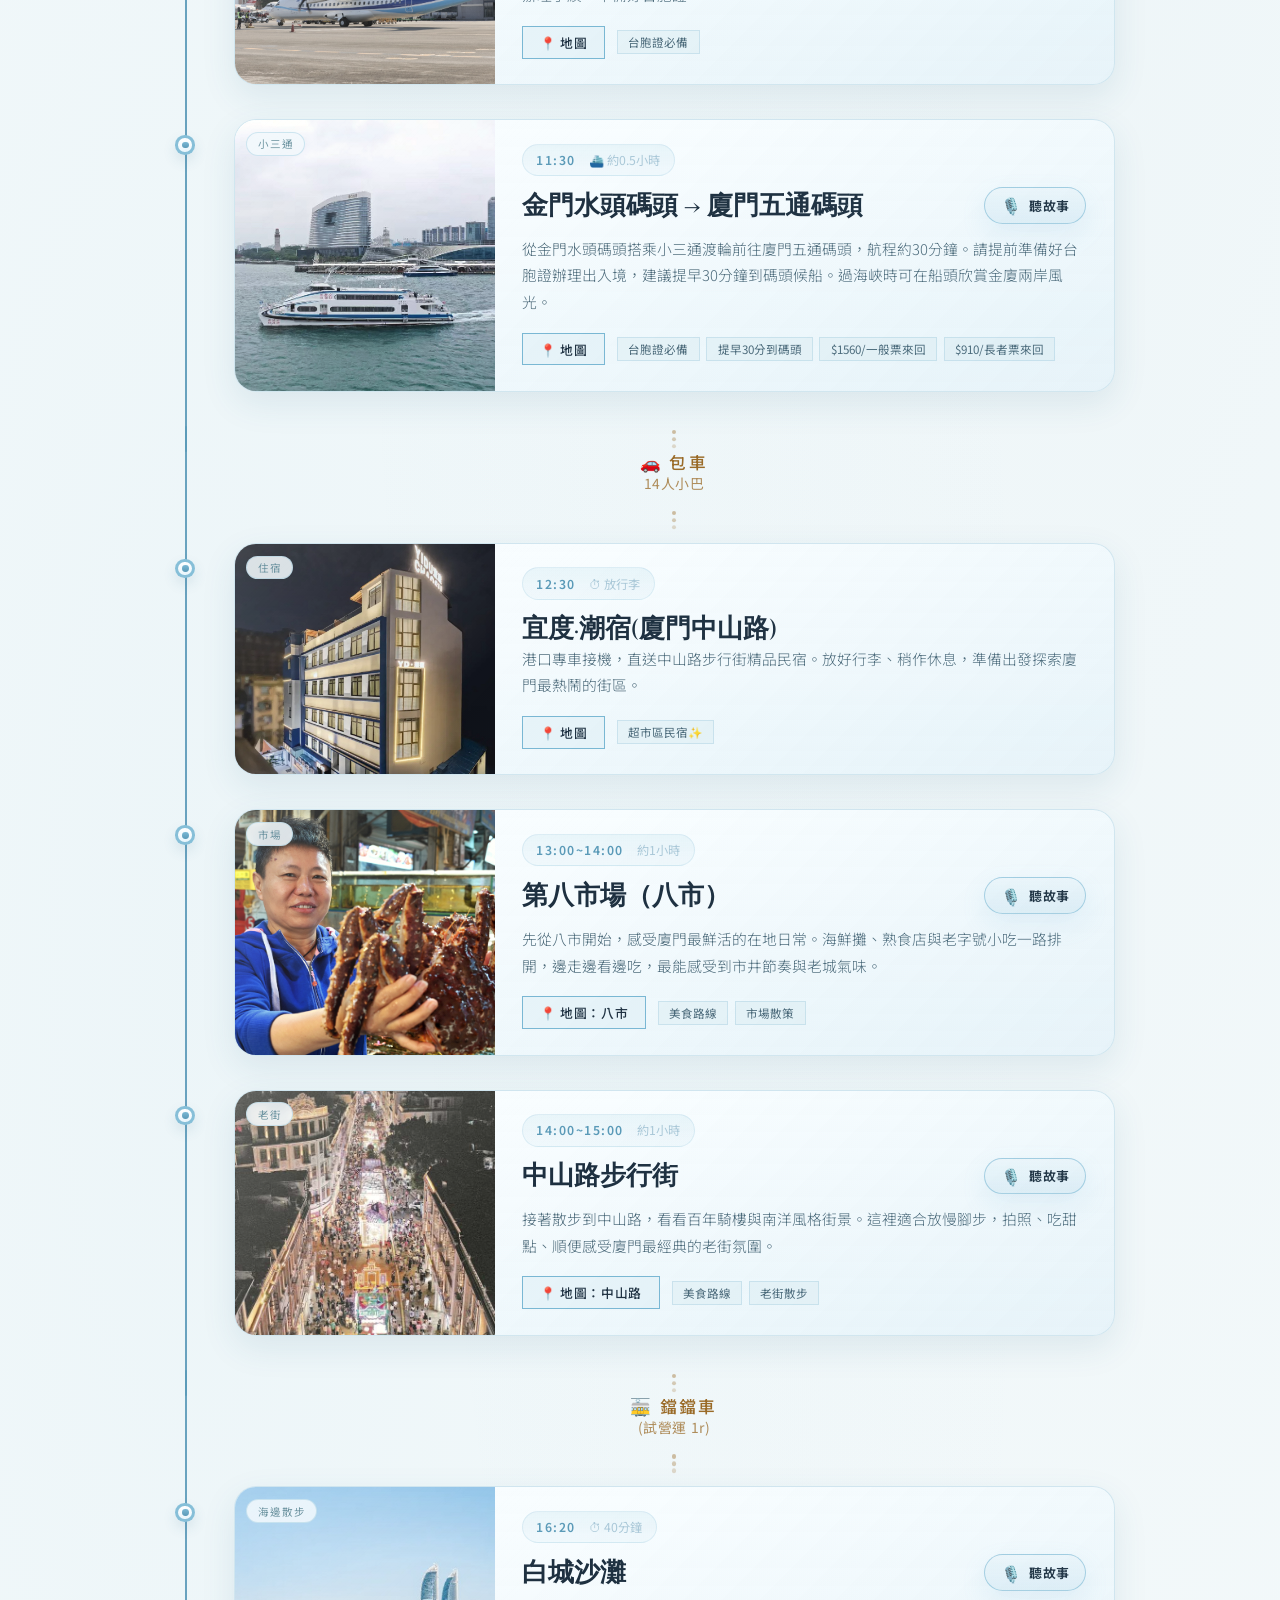
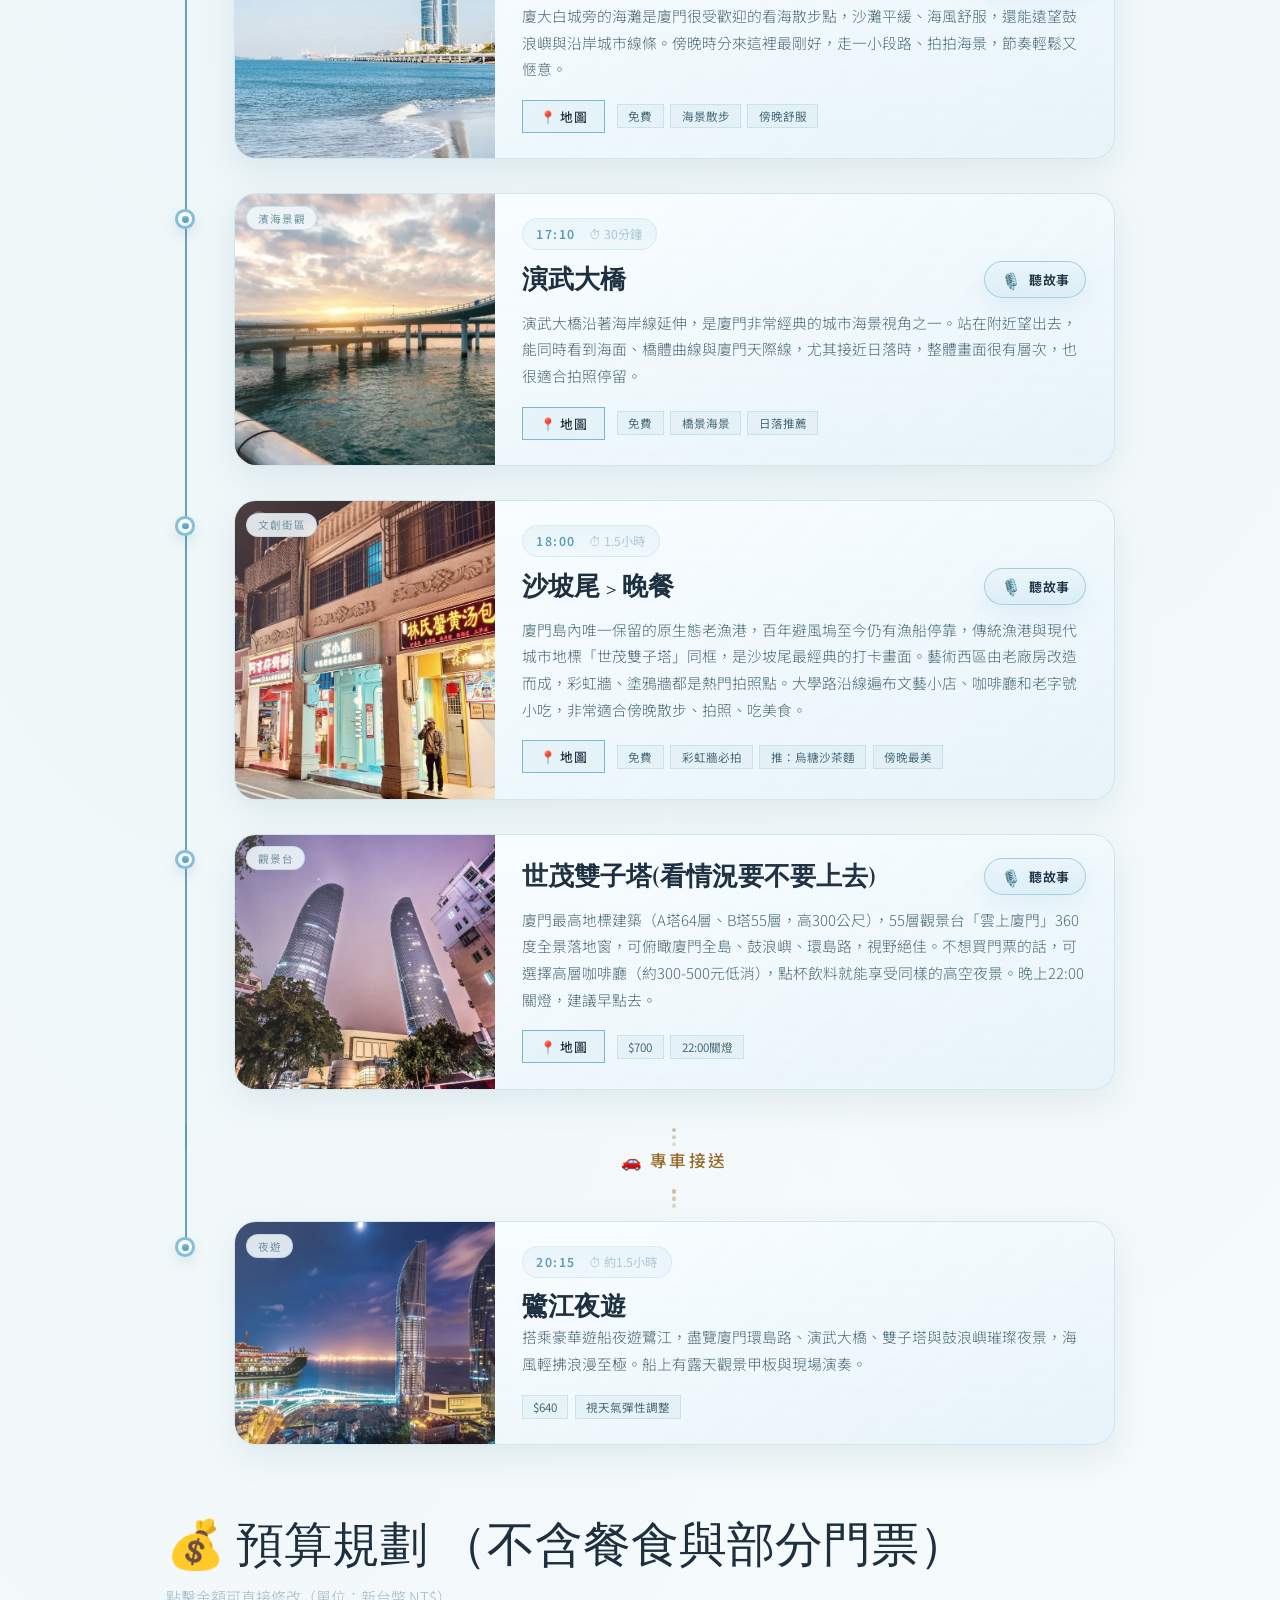
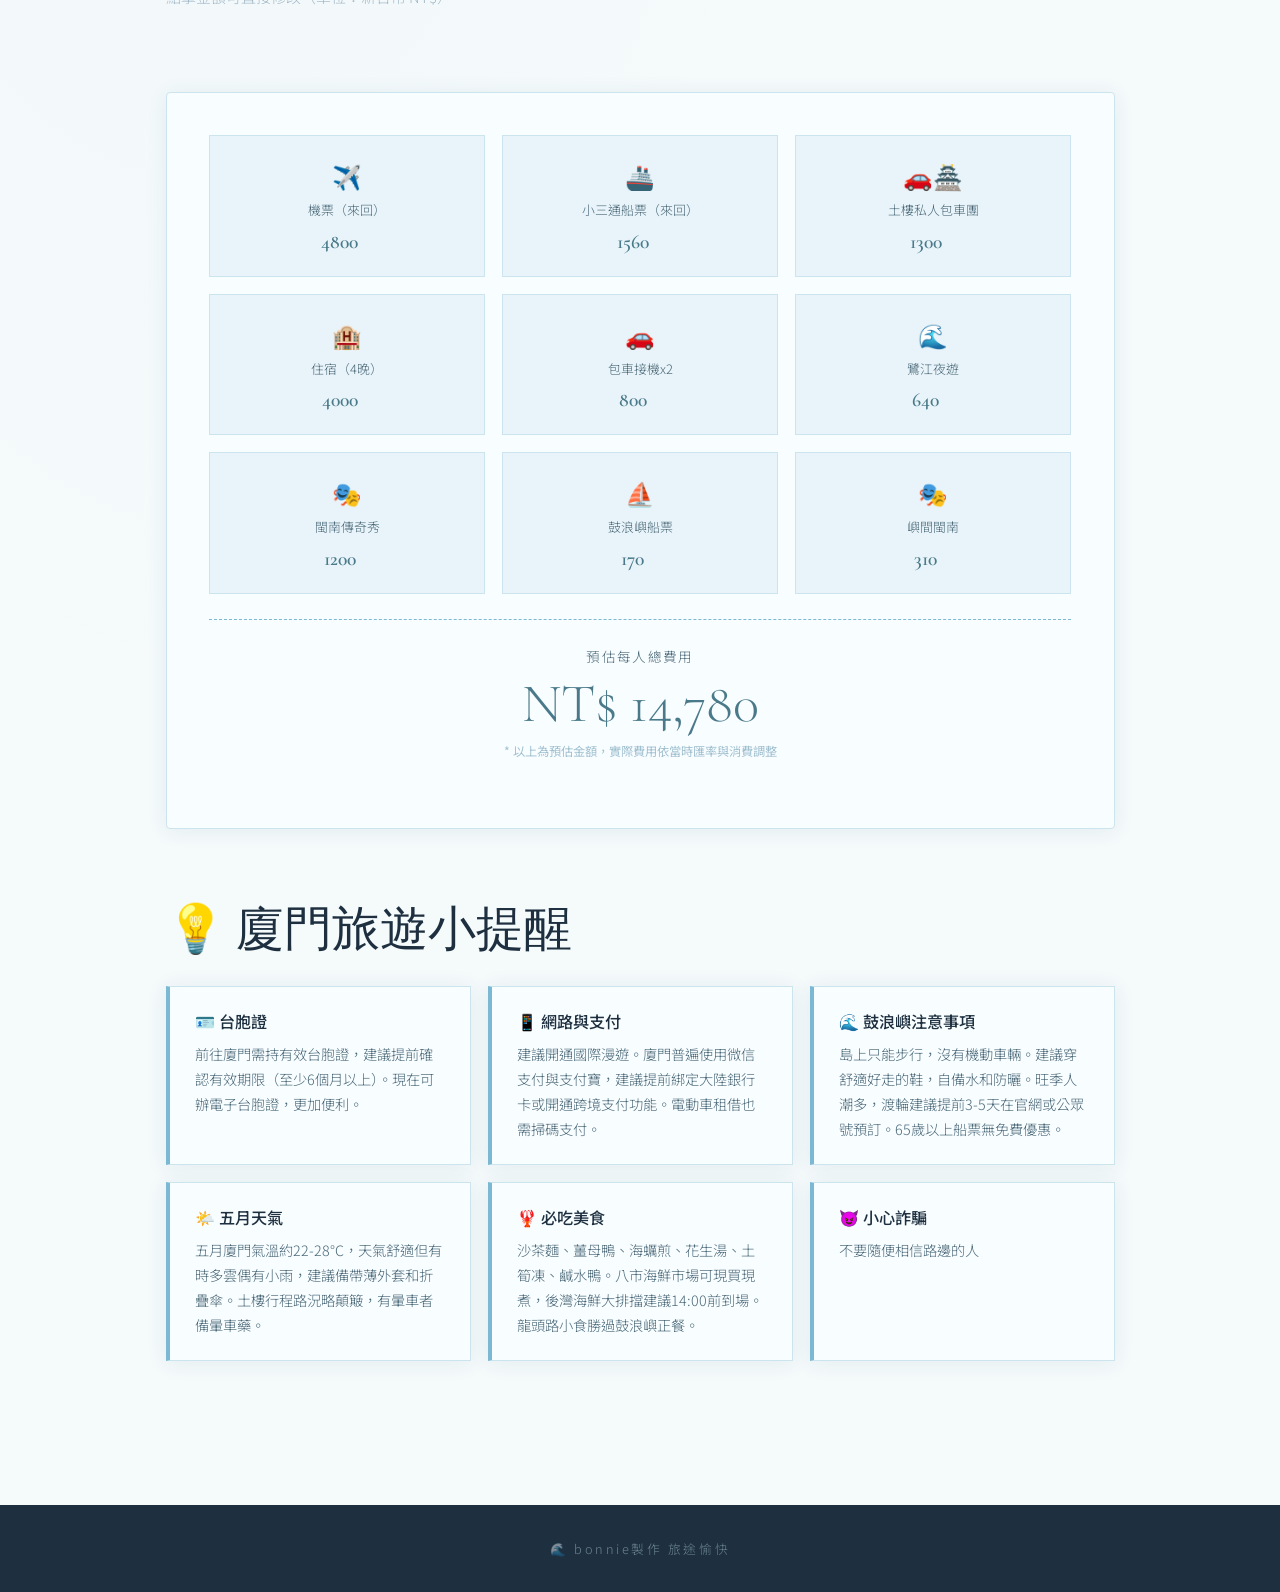
==== commit 19c1d1bf: "update" ====
--- a/index.html
+++ b/index.html
@@ -297,11 +297,11 @@
             <span class="spot-type-badge">夜遊</span>
           </div>
           <div class="spot-info">
-            <div class="spot-meta"><span class="spot-time">20:00</span><span class="spot-duration">⏱ 約1.5小時</span></div>
+            <div class="spot-meta"><span class="spot-time">20:15</span><span class="spot-duration">⏱ 約1.5小時</span></div>
             <h3 class="spot-name">鷺江夜遊</h3>
               <p class="spot-desc">搭乘豪華遊船夜遊鷺江，盡覽廈門環島路、演武大橋、雙子塔與鼓浪嶼璀璨夜景，海風輕拂浪漫至極。船上有露天觀景甲板與現場演奏。</p>            
               <div class="spot-footer">
-              <div class="spot-tags"><span class="tag">$600</span><span class="tag">視天氣彈性調整</span></div>
+              <div class="spot-tags"><span class="tag">$640</span><span class="tag">視天氣彈性調整</span></div>
             </div>
           </div>
         </div>
